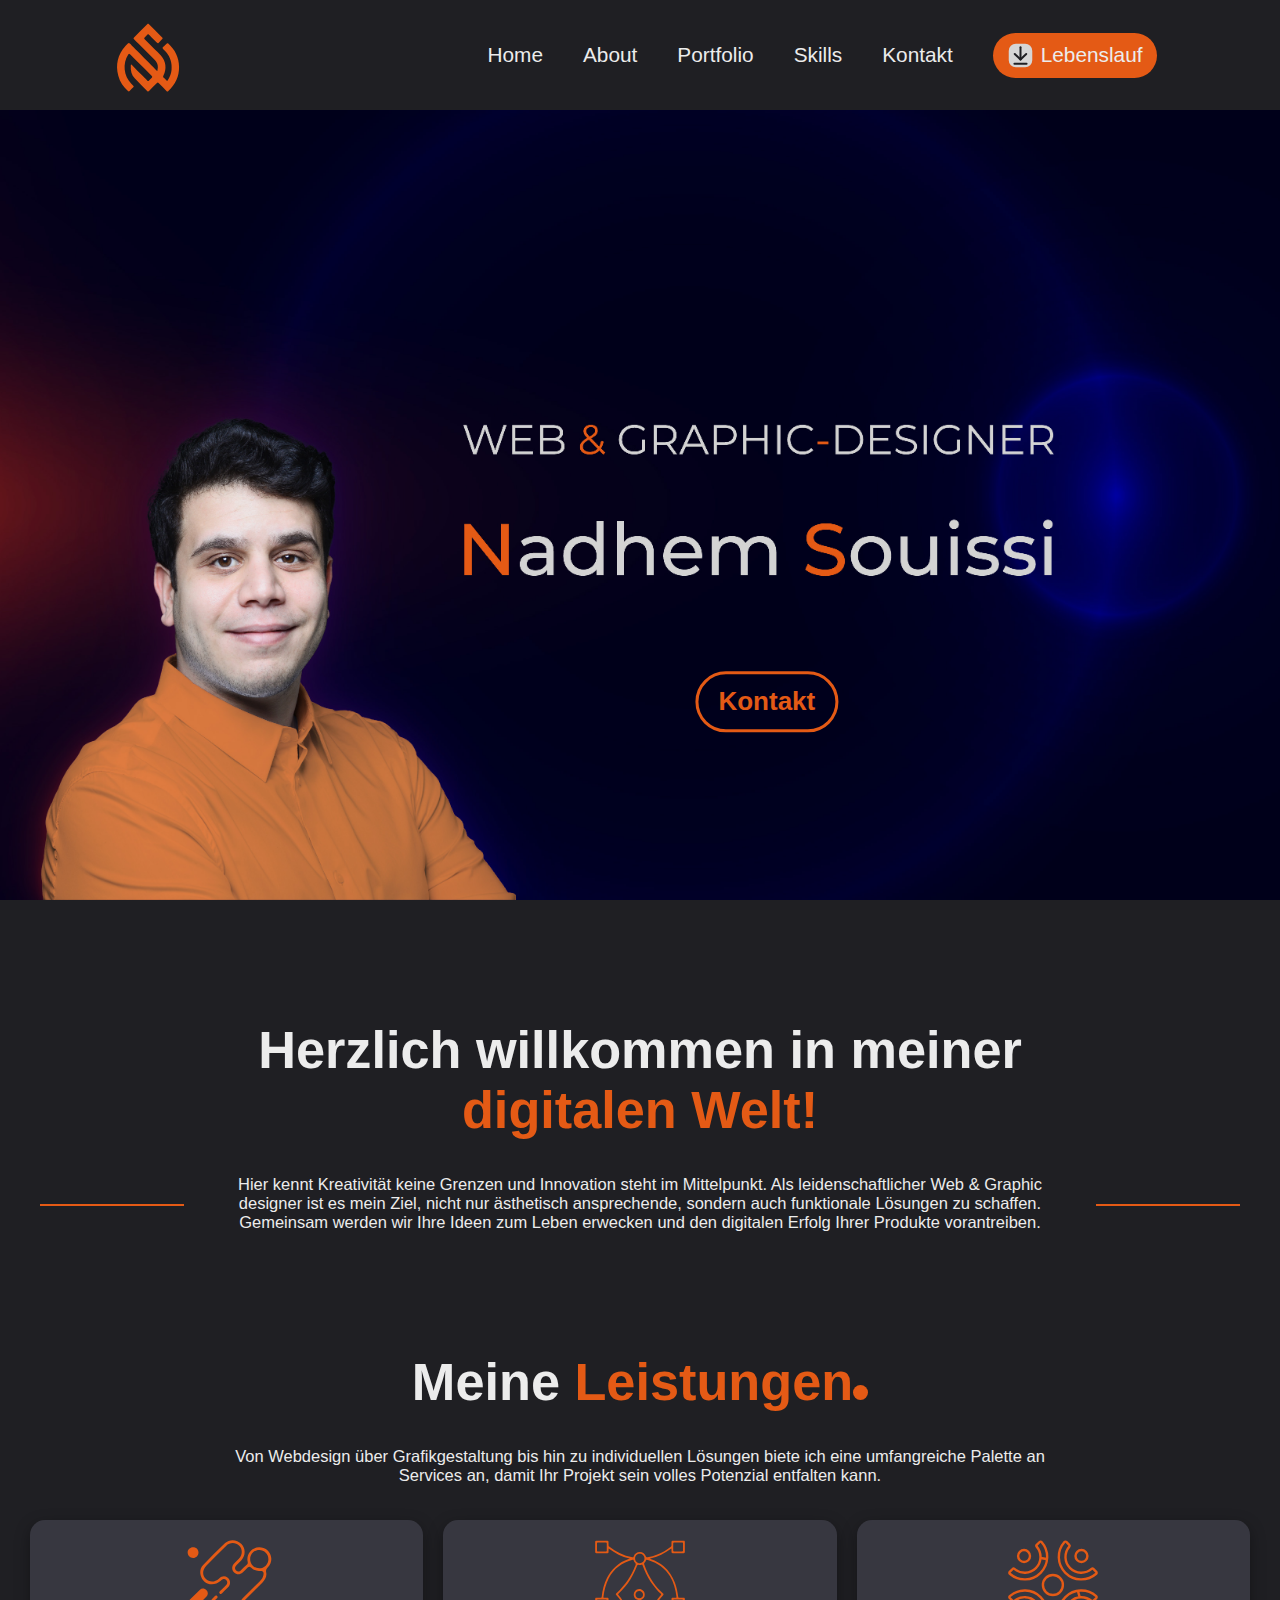
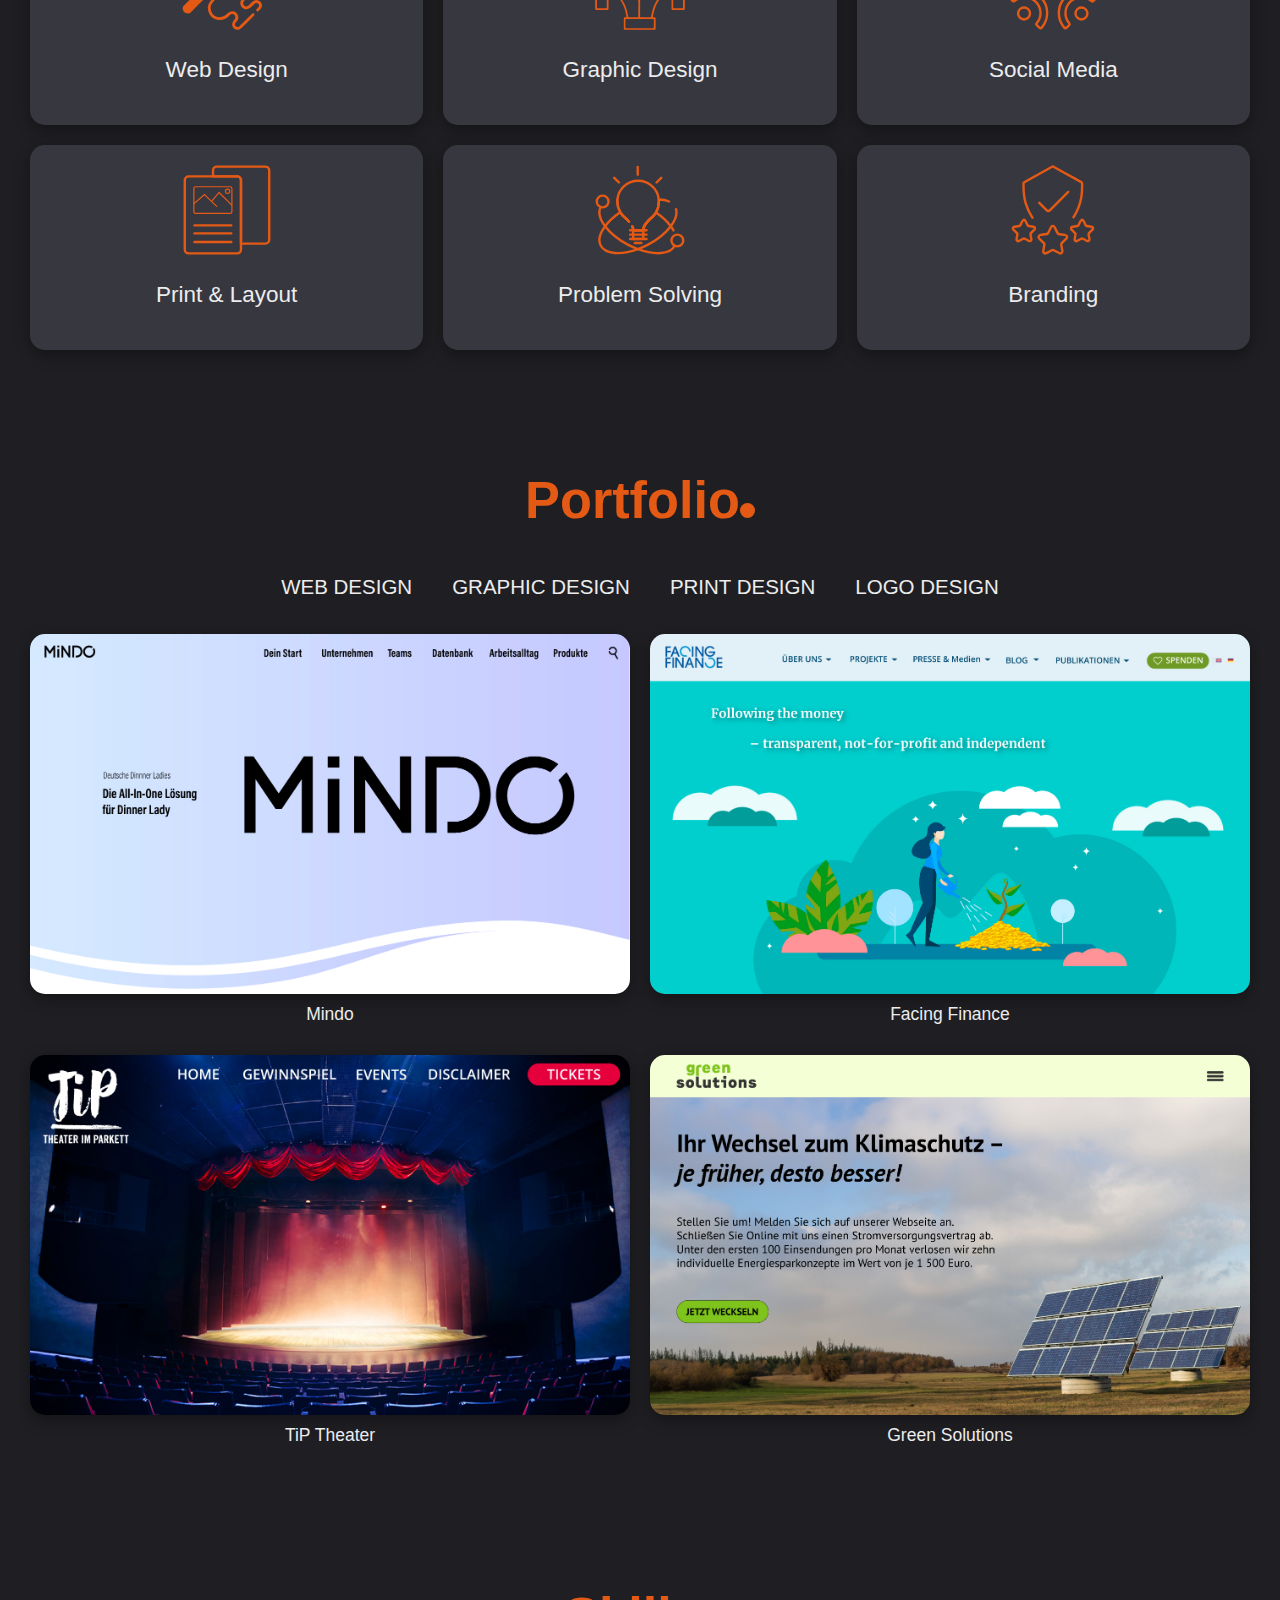
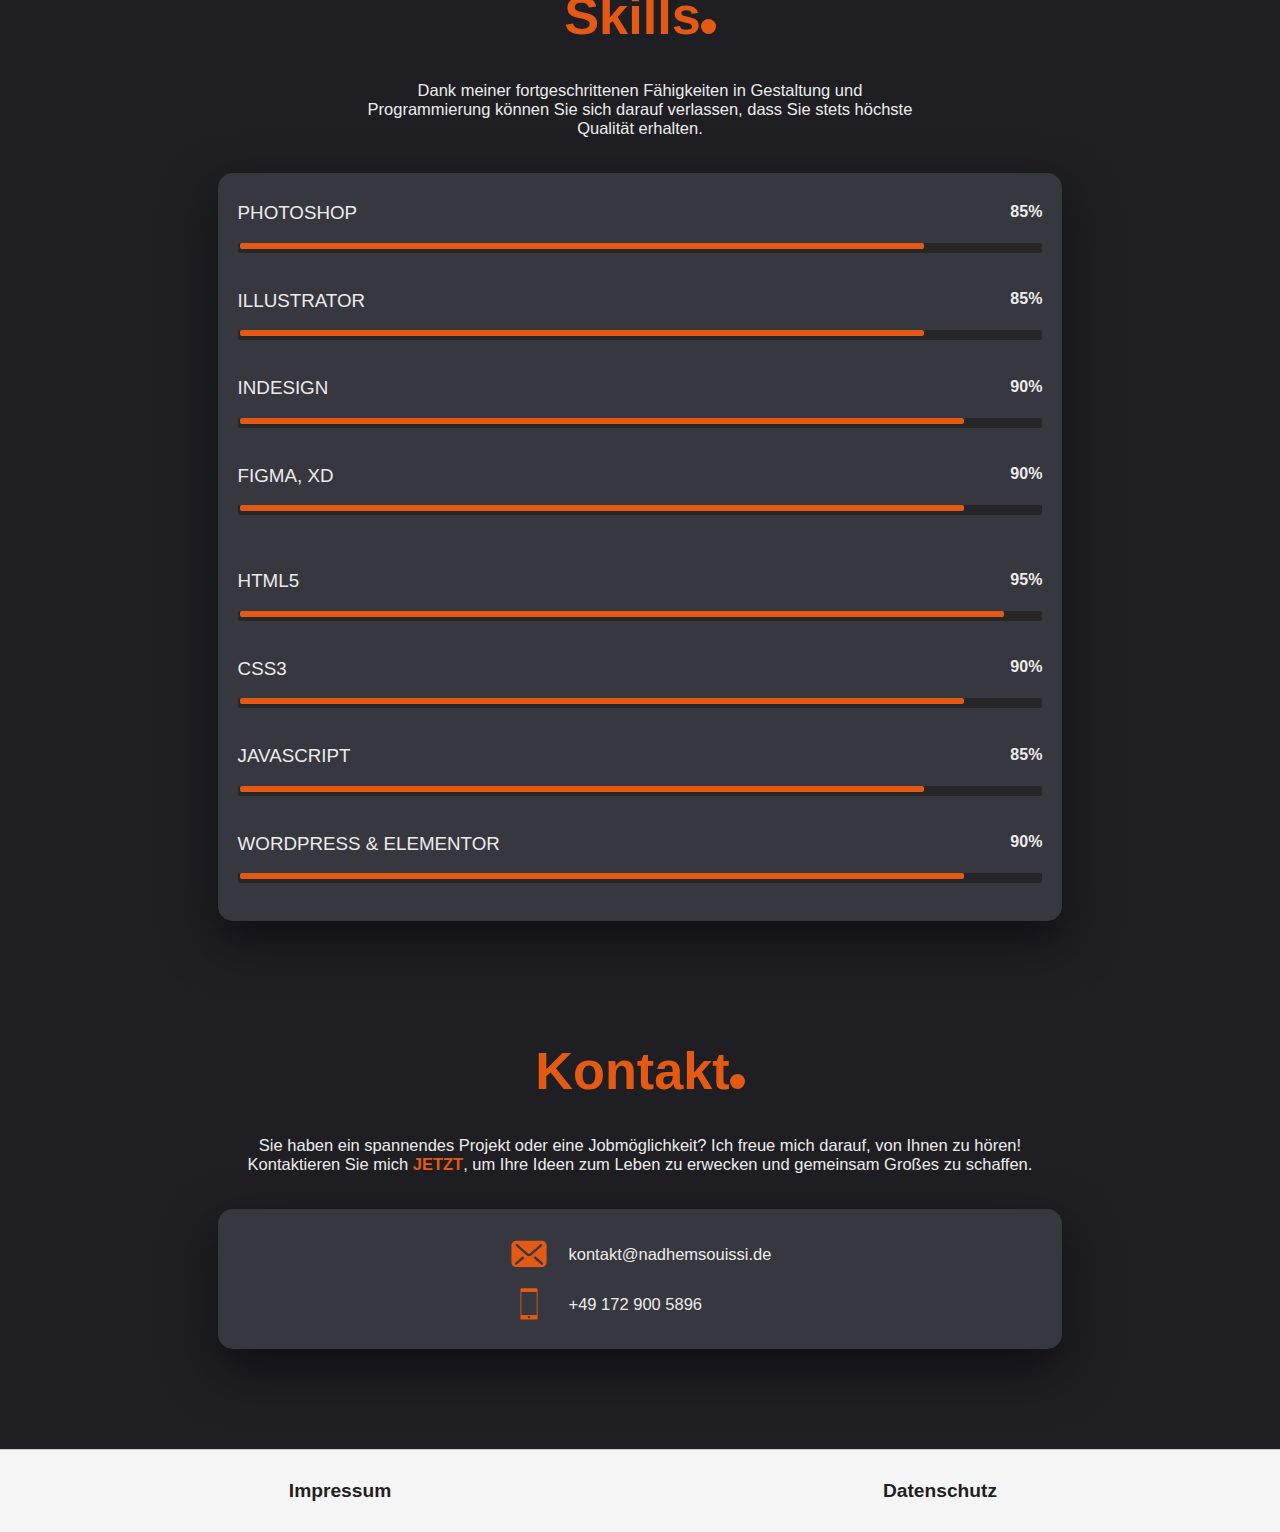
==== index.html @ fc92ebb5 "Update index.html" ====
<!doctype html>
<html>
<head>
	<meta charset="UTF-8">
  	<meta name="viewport" content="width=device-width, initial-scale=1.0">
	<title>Nadhem Souissi</title>
	<link rel="icon" href="bilder/favicon.ico" type="image/x-icon">
	<link rel="stylesheet" type="text/css" href="css/ns_fonts">
	<link rel="stylesheet" type="text/css" href="css/ns_styles.css">
	<link rel="stylesheet" href="https://cdnjs.cloudflare.com/ajax/libs/font-awesome/6.5.1/css/all.min.css" integrity="sha512-DTOQO9RWCH3ppGqcWaEA1BIZOC6xxalwEsw9c2QQeAIftl+Vegovlnee1c9QX4TctnWMn13TZye+giMm8e2LwA==" crossorigin="anonymous" referrerpolicy="no-referrer" />
	<script src="https://www.google.com/recaptcha/enterprise.js?render=6LegSc8pAAAAAIklkKpX2Bdz5UQm3y5-i37NAhA-"></script>
</head>

	<body>
			<header>		
			<div class="navbar">
				<figure id="id01" class="logo">
					<a href="./">
						<img src="bilder/ns_Logo.svg" alt="logo">
					</a>
				</figure>
				<ul class="links">
					<li><a href="./">Home</a></li>
					<li><a href="./#about">About</a></li>
					<li><a href="./#portfolio">Portfolio</a></li>
					<li><a href="./#skills">Skills</a></li>
					<li><a href="./#kontakt">Kontakt</a></li>
					
					<li class="button">
    					<a href="bilder/NadhemSouissi_Lebenslauf.pdf" download>
        				<img src="bilder/icon-download.svg" alt="Download Icon" width="25" height="25"> Lebenslauf </a>
					</li>
				</ul>
				
				<div class="toggle_btn">
					<i class="fa-solid fa-bars"></i>
				</div>
				
				<ul class="dropdown_menu">
					<li><a href="./">Home</a></li>
					<li><a href="./#about">About</a></li>
					<li><a href="./#portfolio">Portfolio</a></li>
					<li><a href="./#skills">Skills</a></li>
					<li><a href="./#kontakt">Kontakt</a></li>
					
					<li class="button2">
    					<a href="bilder/NadhemSouissi_Lebenslauf.pdf" download>
        				<img src="bilder/icon-download.svg" alt="Download Icon" width="25" height="25"> Lebenslauf </a>
					</li>

				</ul>
			</div>
		</header> 
		
		
		<figure class="cover-picture">
			<img src="bilder/Souissi_Design_Logo_Final.jpg" alt="coverbild" id="first-img">
			<button class="contact-button" onclick="window.location.href='./#kontakt'">Kontakt</button>
			<img src="bilder/Cover23.jpg" alt="coverbild" id="second-img">
		</figure>

		
		<main>
			<div class="mainw">
				<h1 id="about">Herzlich willkommen in meiner <br> <span style="color: #E45A15;">digitalen Welt!</span></h1>
				<div class="text-container">
					<p>Hier kennt Kreativität keine Grenzen und Innovation steht im Mittelpunkt. Als leidenschaftlicher Web & Graphic designer ist es mein Ziel, nicht nur ästhetisch ansprechende, sondern auch funktionale Lösungen zu schaffen. Gemeinsam werden wir Ihre Ideen zum Leben erwecken und den digitalen Erfolg Ihrer Produkte vorantreiben.</p>
				</div>
				<h2><span style="color: #ECECEC;">Meine </span>Leistungen</h2>
				<div class="text-container2">
					<p>Von Webdesign über Grafikgestaltung bis hin zu individuellen Lösungen biete ich eine umfangreiche Palette an Services an,  damit Ihr Projekt sein volles Potenzial entfalten kann.</p>
				</div>
			
				<section class="container">
					<div class="section">
						<img src="bilder/Souissi_Design_Icons-22.svg" alt="Icon 1">
						<h3>Web Design</h3>
					</div>
					<div class="section">
					 <img src="bilder/Souissi_Design_Icons-23.svg" alt="Icon 2">
						<h3>Graphic Design</h3>
					</div>
					<div class="section">
						<img src="bilder/Souissi_Design_Icons-24.svg" alt="Icon 3">
						<h3>Social Media</h3>
					</div>
					<div class="section">
						<img src="bilder/Souissi_Design_Icons-21.svg" alt="Icon 4">
						<h3>Print &amp; Layout</h3>
					</div>
					<div class="section">
						<img src="bilder/Souissi_Design_Logo_Icon_Idea.svg" alt="Icon 5">
						<h3>Problem Solving</h3>
					</div>
					<div class="section">
						<img src="bilder/Souissi_Design_Icons-25.svg" alt="Icon 6">
						<h3>Branding</h3>
					</div>
				</section>
			
				
				
				
			<h2 id="portfolio">Portfolio</h2>
				
				<div class="folio-container">
			    <nav>
					<ul>
						<li><a href="#webdesign" onclick="toggleSection('web')">WEB DESIGN</a></li>
						<li><a href="#graphicdesign" onclick="toggleSection('graphic')">GRAPHIC DESIGN</a></li>
						<li><a href="#printdesign" onclick="toggleSection('print')">PRINT DESIGN</a></li>
						<li><a href="#logodesign" onclick="toggleSection('logo')">LOGO DESIGN</a></li>
					</ul>
    			</nav>

				<section id="web" class="fsection">
					
					<div class="image-container">
					
						<figure>
							<img src="bilder/Mindo.jpg" alt="Mindo">
							<figcaption><h4>Mindo</h4></figcaption>
						</figure>
						<figure>
							<img src="bilder/Facing Finance Final-08.jpg" alt="facingfinance">
							<figcaption><h4>Facing Finance</h4></figcaption>
						</figure>
						
						
					</div>
					<div class="image-container">
						<figure>
							<img src="bilder/TipTheater2.jpg" alt="TiPTheater">
							<figcaption><h4>TiP Theater</h4></figcaption>
						</figure>
						<figure>
							<img src="bilder/GreenSolutions4.jpg" alt="GreenSolutions">
							<figcaption><h4>Green Solutions</h4></figcaption>
						</figure>
					</div>
    			</section>


				<section id="graphic" class="fsection hidden">
					<div class="image-container">
							<figure>
							<img src="bilder/Banner - 10mg Nic Salts.jpg" alt="VDLBanner">
							<figcaption><h4>Dinner Lady - Banner</h4></figcaption>
						</figure>
						<figure>
							<img src="bilder/Banners_VPP.jpg" alt="GreenSolutions">
							<figcaption><h4>Dinner Lady - Banner</h4></figcaption>
						</figure>
						
					</div>
					<div class="image-container">
						<figure>
							<img src="bilder/Facing Finance Final-09.jpg" alt="facingfinancecover">
							<figcaption><h4>Facing Finance - Cover</h4></figcaption>
						</figure>
						<figure>
							<img src="bilder/CustomerExperience2.jpg" alt="CustomerExperience">
							<figcaption><h4>Facing Finance - Illustration</h4></figcaption> 	
						</figure>
						
					</div>
				</section>
					
				
				<section id="print" class="fsection hidden">
					<div class="image-container">
						<figure class="padd">
							<img src="bilder/VDL 10mg Nic Salts -DoorSticker.jpg" alt="doorsticker">
							<figcaption><h4>Dinner Lady - Türaufkleber</h4></figcaption>
							<img src="bilder/aufsteller_a5.jpg" alt="doorsticker">
							<figcaption><h4>Dinner Lady - Aufsteller</h4></figcaption>
						</figure>
						
						<figure class="padd">
							<img src="bilder/VDL 10mg Nic Salts - A3 Poster-v02.jpg" alt="A3Poster">
							<figcaption><h4>Dinner Lady - Poster</h4></figcaption> 	
						</figure>
						
						
					</div>
					<div class="image-container2">
							<figure class="padd widd">
								<img src="bilder/Menukarte.jpg" alt="Menükarte">
								<figcaption><h4>Dinner Lady - Menükarte</h4></figcaption> 	
							</figure>
						</div>
				</section>
			
				<section id="logo" class="fsection hidden">
					<div class="image-container">
					
						<figure>
							<img src="bilder/Souissi_Logo-04.jpg" alt="Physio">
							<figcaption><h4>Jasmin § Karolina - Physiotherapie</h4></figcaption>
						</figure>
						<figure>
							<img src="bilder/Souissi_Logo-03.jpg" alt="REINUGUNG">
							<figcaption><h4>Heinz Hübsch - Reinigungsservice</h4></figcaption>
						</figure>
						
						<!-- Add more images here -->
					</div>
				</section>
			</div>
			
			<div class="container-sk">
			<h2 id="skills">Skills</h2>
			
			<div class="text-container2">
				<p>Dank meiner fortgeschrittenen Fähigkeiten in Gestaltung und Programmierung können Sie sich darauf verlassen, dass Sie stets höchste Qualität erhalten.</p>
			</div>
				
			<div class="container-skills">
				
				
					
				<div class="skillbox">	
				<div class="photoshop">
					  <h3>Photoshop</h3>
					  <span class="percentage">85%</span>
					  <div class="cover">
						  <div class="progressbar"></div>
					  </div>
					</div>
					</div><br>
					
				<div class="skillbox">	
				<div class="illustrator">
					  <h3>Illustrator</h3>
					  <span class="percentage">85%</span>
					  <div class="cover">
						  <div class="progressbar"></div>
					  </div>
					</div>
					</div>
				<br>
					
				<div class="skillbox">	
				<div class="indesign">
					  <h3>indesign</h3>
					  <span class="percentage">90%</span>
					  <div class="cover">
						  <div class="progressbar"></div>
					  </div>
					</div>
				</div><br>
				
				<div class="skillbox">
						<div class="figma">
						  <h3>Figma, XD</h3>
						  <span class="percentage">90%</span>
						  <div class="cover">
							  <div class="progressbar"></div>
						 </div>
						</div>
				</div>
					<br><br>
						
						
				<div class="skillbox">
					<div class="html">
					  <h3>Html5</h3>
					  <span class="percentage">95%</span>
					  <div class="cover">
						  <div class="progressbar"></div>
					  </div>
					</div>
					</div><br>
						
						
				<div class="skillbox">
					<div class="css">
					  <h3>Css3</h3>
					  <span class="percentage">90%</span>
					  <div class="cover">
						  <div class="progressbar"></div>
					  </div>
					</div>
				</div><br>
						
						
				<div class="skillbox">
					<div class="javascript">
					  <h3>Javascript</h3>
					  <span class="percentage">85%</span>
					  <div class="cover">
						  <div class="progressbar"></div>
					  </div>
					</div><br>
					
					<div class="skillbox">
					<div class="wordpress">
					  <h3>wordpress &amp; elementor </h3>
					  <span class="percentage">90%</span>
					  <div class="cover">
						  <div class="progressbar"></div>
					  </div>
					</div><br>
						
						
				</div>
			</div>	
			</div>
			</div>
				
				
			<h2 id="kontakt">Kontakt</h2>	
			
			<div class="text-container2">
				<p>Sie haben ein spannendes Projekt oder eine Jobmöglichkeit? Ich freue mich darauf, von Ihnen zu hören!<br> Kontaktieren Sie mich <span style="color: #E45A15;font-weight: 700;">JETZT</span>, um Ihre Ideen zum Leben zu erwecken und gemeinsam Großes zu schaffen.</p>
			</div>
			
			<div class="container-form">
					<div class="contact-item-container">
						<div class="contact-item">
							<img src="bilder/email_icon.svg" alt="Email Icon" class="icon">
							<a href="mailto:kontakt@nadhemsouissi.de">kontakt@nadhemsouissi.de</a>
						</div>
						<div class="contact-item">
							<img src="bilder/iphone_Icon.svg" alt="Phone Icon" class="icon">
							<a href="tel:+49 172 900 5896">+49 172 900 5896</a>
						</div>
					</div>
   			</div>
			</div>
			
			
	
		</main>
	
	
		<footer>
			<div class="footer-content">
				<div class="impressum-section">
					<a href="impressum" class="footer-header">Impressum</a>
				</div>
				<div class="datenschutz-section">
					<a href="datenschutz" class="footer-header">Datenschutz</a>
				</div>
			</div>
		</footer>

	
		<script src="js/ns_nav_dropdown.js"></script>
		<script src="js/folio_nav.js"></script>


	</body>
</html>
---- css/ns_styles.css ----
@charset "UTF-8";
/* CSS Document */

/*+++++++++++++++++++++++++++++  GENERAL */

body {
	margin: 0;
 	padding: 0;
    font-family: 'Poppins', 'Montserrat', sans-serif;
}

li {
	list-style: none;
}

a {
	text-decoration: none; 
	cursor: pointer;
}
/*+++++++++++++++++++++++++++++  TYPO */

h1{
	margin: 0;
    font-size: calc(32px + (59 - 32) * ((100vw - 320px) / (1600 - 320))); 
    color: #ECECEC;
	text-align: center ;
	padding: 120px 1px 35px 1px;
	
}

h2{
	margin: 0;
    font-size: calc(32px + (59 - 32) * ((100vw - 320px) / (1600 - 320))); 
    color: #E45A15;
	text-align: center ;
	padding: 120px 30px 35px 30px;
	
}


span {
   background-size:  100% 15%;
   background-repeat: repeat-x;
   background-position: left 0% bottom 10%;
  }	

.tapered2 {
  background-image: linear-gradient(181deg, #E25920 20%, #E25920 50%, transparent 54%, transparent 100%);
}

h2::after {
         content: '';
         display: inline-block;
         width: 15px;
         height: 15px;
         background-color: #E45A15;
         border-radius: 50%;
         position: relative;
            animation: bounce 0.5s infinite alternate;
        }

        @keyframes bounce {
            0% {
                transform: translateY(0);
            }
            100% {
                transform: translateY(-10px);
            }
}

h5{
	margin: 0;
    font-size: calc(32px + (36 - 24) * ((100vw - 320px) / (1600 - 320))); 
    color: #E45A15;

	padding: 50px 0px 0px 0px;
	
}

.text-container {
 	display: flex;
  	justify-content: center;
 	align-items: center;
	text-align: center;
  	height: auto;
 
}

.text-container p {
	max-width: 66%;
	margin: 0;
	padding: 0;
	font-size: calc(15px + (17 - 15) * ((100vw - 320px) / (1600 - 320)))!important;
	font-weight: 400;
	color: #ECECEC;
	position: relative;
}

.text-container p::before,
.text-container p::after {
  content: '';
  position: absolute;
  top: 50%;
  width: calc((100% - 66%) / 2); /* Adjusted width */
  height: 2px;
  background-color: #E45A15; /* Change to desired color */
}

.text-container p::before {
  left: -21%;
}

.text-container p::after {
  right: -21%;
}

.text-container2 {
 	display: flex;
  	justify-content: center;
 	align-items: center;
	text-align: center;
  	height: auto;
 
}

.text-container2 p {
	max-width: 66%;
	margin: 0;
	padding: 0;
	font-size: calc(15px + (17 - 15) * ((100vw - 320px) / (1600 - 320)))!important;
	font-weight: 400;
	color: #ECECEC;
	position: relative;
}

p {
	max-width: 100%;
	margin: 0;
	padding: 0;
	font-size: calc(15px + (17 - 15) * ((100vw - 320px) / (1600 - 320)))!important;
	font-weight: 400;
	color: #ECECEC;
	position: relative;
}

/*+++++++++++++++++++++++++++++++++++++++++++++++++++++++++++++++++++++++ HEADER */

header{
	background-color: #1f1f23;
	position: relative;
}

.navbar {
	width: 100%;
	height: 110px;
	max-width: 1400px;
	
	/*border: 1px solid red; */
	
	margin: 0 auto;
	display: flex;
	align-items: center;
	justify-content: space-around;
}

.navbar .logo {
	display: block;
	margin-left: 0;
	padding-top: 8px;
	max-width: 70px; 
  	width: 100%;
}

.navbar .links { 
	display: flex;
	gap: 2.5rem;
	align-items: center;
	justify-content: space-around;

}

.navbar .toggle_btn {
	color: #ECECEC; 
	font-size: 2rem;
	cursor: pointer;
	display: none;
}

.links a {
	text-decoration: none;
	color: #ECECEC; 
	font-size: 1.3rem;
	font-weight: 400;
  	display: inline-block;
  	transition: transform 0.4s ease;
}

.links li:not(:last-child) a:hover {
	color: #24a1d9 ;
	text-decoration: none; 
	font-size: 1.3rem;
  	transform: scale(1.1);
}

.button {

    background-color: #E45A15; /* Button background color */
    border-radius: 100px; /* Rounded corners */
    padding: 10px 15px; /* Adjust padding as needed */
    margin-right: 10px; /* Add margin between buttons */
	max-width: 200px;

}


.button a {
    color: #ECECEC; /* Button text color */
	
	font-size: 1.3rem;
/*  	display: inline-block;*/
  	transition: transform 0.4s ease;
	gap: 0.5rem;
	display: flex;
	align-items: center;
	justify-content: space-around;

  
}

.button a:hover {
	text-decoration: none; 
	font-size: 1.3rem;
  	transform: scale(1.1);
	
}

.button2 {

    background-color: #E45A15; /* Button background color */
    border-radius: 100px; /* Rounded corners */
    padding: 0px 10px; /* Adjust padding as needed */
    margin: 0 auto 15px auto; /* Add margin between buttons */
	max-width: 170px;
	
	
	
}

.button2 a {
    color: #ECECEC; /* Button text color */
	
	font-size: 1.3rem;
/*  	display: inline-block;*/
  	transition: transform 0.4s ease;
	display: flex;
	align-items: center;
	justify-content: space-around;

  
}

.button2 a:hover {
	text-decoration: none; 
	font-size: 1.3rem;
  	transform: scale(1.1);
	
}
/*+++++++++++++++++++++++++++++  DROPDOWN MENU */ 

.dropdown_menu { 
	display: none;
	list-style: none;
	margin: 0;
	padding: 0;
	position: absolute;
	top: 120px; 
	width: 90vw;
	height: 0;
	z-index: 2;
	background: rgba(27, 26, 58,0.9);
	backdrop-filter: blur(15px); 
	border-radius: 10px;
	overflow: hidden;
}
.dropdown_menu li {
	padding: 0.7rem;
}

.dropdown_menu li:not(:last-child) a:link,
.dropdown_menu li:not(:last-child) a:active,
.dropdown_menu li:not(:last-child) a:visited {
	text-decoration: none;
	color: #ECECEC; 
	font-size: 1.3rem;
	display: block;
	transition: transform 0.4s ease;
	text-align: center;
}

.dropdown_menu li:not(:last-child) a:hover {
	color: #24a1d9;
	background-color: rgba(166,200,228,0.10);
	transform: scale(1.1);
}

.dropdown_menu.open {
	height: auto;
}

/*+++++++++++++++++++++++++++++  COVER-BILD */

.cover-picture {
    width: 100%;
    height: calc(100vh - 110px); /* Adjust the header height accordingly */
    margin: 0 auto; /* Center the cover picture horizontally */
    overflow: hidden; /* Ensure the image doesn't overflow its container */
}

.cover-picture img {
    width: 100%;
    height: 100%;
    object-fit: cover;
    display: block;
}

/* Hide the second image by default */
#second-img {
    display: none;
}

.contact-button {
    position: absolute;
    top: 75%;
    left: 55%;
    transform: translate(-6%, -6%);
    padding: 12px 20px;
    font-size: calc(20px + (26 - 18) * ((100vw - 320px) / (1600 - 320)))!important;
	font-weight: 600;
    background-color: transparent;
    color: #E45A15;
    border: 3px solid #E45A15;
    border-radius: 50px;
    cursor: pointer;
	transition: transform 0.4s ease;
}

.contact-button:hover {
    background-color: #E45A15;
	transform: scale(1.1);
	color: #ECECEC;
}

/*+++++++++++++++++++++++++++++++++++++++++++++++++++++++++++++++++++++++  MAIN */

main {
    position: relative;
    margin: 0 auto;
    width:100%;

    height: auto;


	background-color: #1f1f23;

    
}

.mainw{
	min-height: calc(100vh - 300px);
	max-width: 1400px;
	margin: 0 auto;
	padding-bottom: 100px;
	}



/*+++++++++++++++++++++++++++++++++++++++++++++++++++++++++++++++++++++++  ABOUT */

.container {
	margin: 35px 30px 0 30px;
	max-width: 100%;
    display: grid;
	grid-template-columns: 1fr 1fr 1fr;
	text-align: center;
	gap:20px;
	
}

.section {
    text-align: center;
    background-color: rgba(81,81,96,0.49); /* Light background color */
	min-width: 250px;
	border-radius: 15px;
    padding: 20px;
	box-shadow: rgba(0, 0, 0, 0.35) 0px 5px 15px;
    transition: background-color 0.4s, color 0.4s, transform 0.4s; /* Add transition for smooth effect */
}

h3{
	font-family:'Montserrat', sans-serif;
	font-size: calc(18px + (24 - 18) * ((100vw - 320px) / (1600 - 320))); 
	font-weight: 500;
	color: #ECECEC;
}

.section img {
    width: 90px; /* Adjust the size of the icons */
}

.section:hover {
    background-color: rgba(157,157,177,0.46); /* Change background color on hover */
    transform: scale(1.05); /* Scale the section on hover */
}

.section:hover img {
    transform: scale(1.05); /* Scale the image on hover */
}


/*+++++++++++++++++++++++++++++++++++++++++++++++++++++++++++++++++++++++  PORTFOLIO */

.hidden {
    display: none;
}

.folio-container {
    margin: 0px 20px 0px 20px;
	
}

nav ul {
    text-align: center;
    font-family: '', sans-serif;
    font-size: calc(16px + (22 - 16) * ((100vw - 320px) / (1600 - 320)));
    font-weight: 500;
    color: #ECECEC;
    list-style: none;
    padding: 0;
	margin: 0 0 10px 0;
    display: flex;
    justify-content: center;
	align-items: center;
	padding-bottom: 5px;
    border-radius: 12px;
}

nav a {
    display: block;
    padding: 10px 20px;
    color: #ECECEC;
    text-decoration: none;
    transition: transform 0.3s ease;
}

nav a:hover {
    transform: scale(1.07);
}

.fsection {
    overflow: hidden; /* Clearfix */
}

.image-container {
    display: flex;
    flex-wrap: wrap;
	
}

.image-container figure {
    width: calc(50% - 20px); /* Two images per row with gap of 20px */
    margin: 10px; /* Adjust margin as needed */
    position: relative; /* Position relative for positioning the captions */
    display: flex;
    flex-direction: column;
    justify-content: flex-end;
    align-items: center;
	transition: transform 0.3s ease;

	

}

.image-container figure:hover {
    transform: scale(1.03);
	border-radius: 15px;
}

.image-container figure img {
    width: 100%;
    height: auto;
	border-radius: 15px;
	box-shadow: rgba(0, 0, 0, 0.35) 0px 5px 15px; /* Apply box-shadow to the image */
	

}

.image-container figure figcaption {
    width: 100%;
    text-align: center;
}

.image-container figure figcaption h4 {
    margin: 0;
    
}


h4{
	margin: 0;
    font-family:'Poppins', sans-serif;
	font-size: calc(16px + (18 - 16) * ((100vw - 320px) / (1600 - 320))); 
	font-weight: 500;
	color: #ECECEC;
	padding-top: 10px;
	padding-bottom: 10px;
}

.padd{
	padding-top: 5px;
	
}
/*
.widd{
	width: 100%;
	margin: 10px;
	padding-left: 10px;
    padding-right: 10px;
	display: flex;
    flex-direction: column;
    justify-content:center;
    align-items: center;
	transition: transform 0.3s ease;
	
}

.widd:hover {
    transform: scale(1.03);
	border-radius: 15px;
}


.widd img {
    width: 100%;
    height: auto;
	border-radius: 15px;
	box-shadow: rgba(0, 0, 0, 0.35) 0px 5px 15px;
}

.widd figcaption {
    width: 100%;
    text-align: center;
}

.widd figcaption h4 {
    margin: 0;
    
}
*/

.image-container2 {
    display: flex;
    flex-wrap: wrap;
	
}

.image-container2 figure {
    width: calc(100% - 20px); /* Two images per row with gap of 20px */
    margin: 10px; /* Adjust margin as needed */
    position: relative; /* Position relative for positioning the captions */
    display: flex;
    flex-direction: column;
    justify-content: flex-end;
    align-items: center;
	transition: transform 0.3s ease;

	

}

.image-container2 figure:hover {
    transform: scale(1.015);
	border-radius: 15px;
}

.image-container2 figure img {
    width: 100%;
    height: auto;
	border-radius: 15px;
	box-shadow: rgba(0, 0, 0, 0.35) 0px 5px 15px; /* Apply box-shadow to the image */
	

}

.image-container2 figure figcaption {
    width: 100%;
    text-align: center;
}

.image-container2 figure figcaption h4 {
    margin: 0;
    
}

/*+++++++++++++++++++++++++++++  SKILLS */
.container-sk{
	width: 66%;
	margin:0 auto;
}
		.container-skills{
			
			position: relative;
			margin: 35px auto 0 auto;
			padding: 10px 20px 20px 20px;
			box-sizing: border-box;
			border-radius: 15px;
			background-color:  rgba(81,81,96,0.49);
	
			box-shadow: 0 20px 50px rgba(0,0,0,0.5);
		}
		.skillbox  h3{
			font-size: calc(15px + (20 - 15) * ((100vw - 320px) / (1600 - 320)));
			text-transform: uppercase;
			color: #ECECEC;
		}
		.skillbox .percentage{
			float: right;
			position: relative;
			top: -40px;
			font-weight: bold;
			color: #ECECEC;
		}
		.cover{
			width: 100%;
			height: 10px;
			background-color: #262626;
			/*border:1px solid #2D3142;*/
			border-radius: 2px;
		}
		.cover .progressbar{
			height: 6px;
			background-color:#E45A15 ;
			margin-left: 2px;
			margin-top: 2px;
			border-radius: 2px;
		}
		.html .progressbar{
			width: 95%;
			transition: 8s;
			animation:animatehtml 8s linear;
		}
		.css .progressbar{
			width: 90%;
			transition: 8s;
			animation:animatecss 8s linear;
		}
		.javascript .progressbar{
			width: 85%;
			transition: 8s;
			animation:animatejavascript 8s linear;
		}
		.photoshop .progressbar{
			width: 85%;
			transition: 8s;
			animation:animatephotoshop 8s linear;
		}
		.illustrator .progressbar{
			width: 85%;
			transition: 8s;
			animation:animateillustrator 8s linear;
		}
		.indesign .progressbar{
			width: 90%;
			transition: 8s;
			animation:animateindesign 8s linear;
		}
		.wordpress .progressbar{
			width: 90%;
			transition: 8s;
			animation:animatewordpress 8s linear;
		}

		.figma .progressbar{
			width: 90%;
			transition: 8s;
			animation:animatefigma 8s linear;
		}

		
	
		@keyframes animatehtml{
			0%{
				width:0;
			}
			100%{
				width:95%;
			}
		}
		@keyframes animatefigma{
			0%{
				width:0;
			}
			100%{
				width:90%;
			}
		}
		@keyframes animatecss{
			0%{
				width:0;
			}
			100%{
				width:90%;
			}
		}
		@keyframes animatewordpress{
			0%{
				width:0;
			}
			100%{
				width:90%;
			}
		}
		@keyframes animatejavascript{
			0%{
				width:0;
			}
			100%{
				width:85%;
			}
		}
		@keyframes animatephotoshop{
			0%{
				width:0;
			}
			100%{
				width:85%;
			}
		}
		@keyframes animateillustrator{
			0%{
				width:0;
			}
			100%{
				width:85%;
			}
		}
		@keyframes animateindesign{
			0%{
				width:0;
			}
			100%{
				width:90%;
			}
		}


/* ***************************************** Kontakt*/

.container-form {
    width: 66%;
    position: relative;
    margin: 35px auto 0 auto;
    padding: 25px 20px 25px 20px;
    box-sizing: border-box;
    border-radius: 15px;
    box-shadow: 0 20px 50px rgba(0, 0, 0, 0.5);
    background-color: rgba(81, 81, 96, 0.49);
    display: flex;
    justify-content: center; /* Center the grid horizontally */
    align-items: center; /* Center the grid vertically */
}

.contact-item-container {
    display: grid;
    grid-template-columns: 50px auto; /* 50px for icons, auto for text */
    gap: 10px 10px; /* Space between items */
    align-items: center;
    justify-items: start;
}

.contact-item {
    display: contents; /* Allows direct child elements to participate in grid layout */
}

.icon {
    width: 40px;
    height: 40px;
}

.contact-item a {
    color: #ECECEC;
	font-size: calc(15px + (17 - 15) * ((100vw - 320px) / (1600 - 320)))!important;
	font-weight: 400;
    text-decoration: none;
    align-self: center;
}

.contact-item a:hover {
    text-decoration: underline;
}


/* ***************************************** Kontakt ENDE*/

/* ***************************************** Datenschutz */

.datenschutzz {
	padding: 0 30px 0 30px;
	
}

.datenschutzz h2{
 color: #ECECEC;
}

.datenschutzz h3{
 color: #24a1d9;
	margin: 20px 0 10px 0;
}

.datenschutzz a{
 color: #93D8F6;
}

/* ***************************************** Datenschutz ENDE*/

/* ***************************************** Danke */

parent-container {
    display: flex;
    justify-content: center; /* Centers child horizontally */
    align-items: center;    /* Centers child vertically, if needed */
    min-height: calc(100vh - 100px); /* Example of height adjustment */
}

/* Optional: to also align the .emoji div itself inside the parent flex container */
.emoji {
	padding-top: 150px;
    display: flex;
    justify-content: center;
    align-items: center;
}

.center-link {
            display: block;
            margin: 20px auto 0; /* Center the link horizontally */
            text-align: center;
			color: #24a1d9;
        }

/* ***************************************** Danke ENDE*/

/*+++++++++++++++++++++++++++++++++++++++++++++++++++++++++++++++++++++++  FOOTER */

footer {
    background-color: #F5F5F5;
    border-top: 1px solid #ccc;
	
}

.footer-content {
    max-width: 1200px;
    margin: 0 auto;
    padding: 20px;
    display: flex;
    flex-wrap: wrap;
    justify-content: space-between;
}


.impressum-section,
.datenschutz-section {
    flex: 1 1 calc(33.3333% - 20px);
    margin: 10px;
    text-align: center;
}

.footer-header {
	color: #1f1f23;
    font-weight: bold;
    font-size: 1.2rem;
}

.impressum-section a:hover {
	color: #24a1d9 ;
}

.datenschutz-section a:hover {
	color: #24a1d9 ;
}



/*+++++++++++++++++++++++++++++++++++++++++++++++++++++++++++++++++++++++   VIEWPORTS */

/* Viewport < 576px */
@media (max-width: 575px) {
   .dropdown_menu {
	   backdrop-filter: blur(50px); 
   }
	
   .footer-nav li {
      margin: 0 10px;
   }
	.kontakt-section,
    .impressum-section,
    .datenschutz-section {
        flex: 1 1 100%;
    }
	
	h3 {
		text-decoration: none; /* Remove underlining for smaller screens */
	  }
	
	.h3-container {
		text-align: center;
		}
}

/* Viewport < 576px */
@media (max-width: 576px) {
   .dropdown_menu {
      
   }


}
/* Viewport < 707px */
@media (max-width: 707px) {
   .dropdown_menu {
       
   }
	.container {
	grid-template-columns: 1fr !important;
	}
	h2::after {
		 width: 10px;
         height: 10px;
	}
	 .image-container figure {
        width: calc(100% - 20px); /* One image per row with gap of 20px */
    }
	
	.container-form,.container-skills{
		width: 89%;
	
	}
	.container-sk{
		width: 100%;
	
	}
	input[type=submit] {
		width: 100%;
	}
}


/* Viewport < 992px */
@media (max-width: 992px) {
   .container-form {
      max-width: 90vw;
   }

   .navbar .links {
      display: none;
   }

   .navbar .toggle_btn {
      display: block;
   }

   .dropdown_menu {
      display: block;
	  
   }

   .radio-group-block {
		display: block;
		align-items: center;
		margin-bottom: 10px; 
	}
	#faq-container {
    	width: 95%;
  	}
	.beratung,
	.waermepumpe {
		display: block;
	}

	.half-container2 {
		order: -1;
  	}
	
	.container {
	grid-template-columns: 1fr 1fr ;
	}
	 #first-img {
        display: none; /* Hide the first image */
    }
    #second-img {
        display: block; /* Show the second image */
    }
}	

/* Viewport < 1250px */
@media (max-width: 1250px) {
   .navbar .links {
      display: none;
   }
   .navbar .toggle_btn {
      display: block;
   }
   .dropdown_menu {
      display: block;
	 
   }
	#faq-container {
    display: block;
	}
	
}

/* Viewport < 1400px */
@media (min-width: 1400px) {
   .dropdown_menu {
      display: none;
   }
}
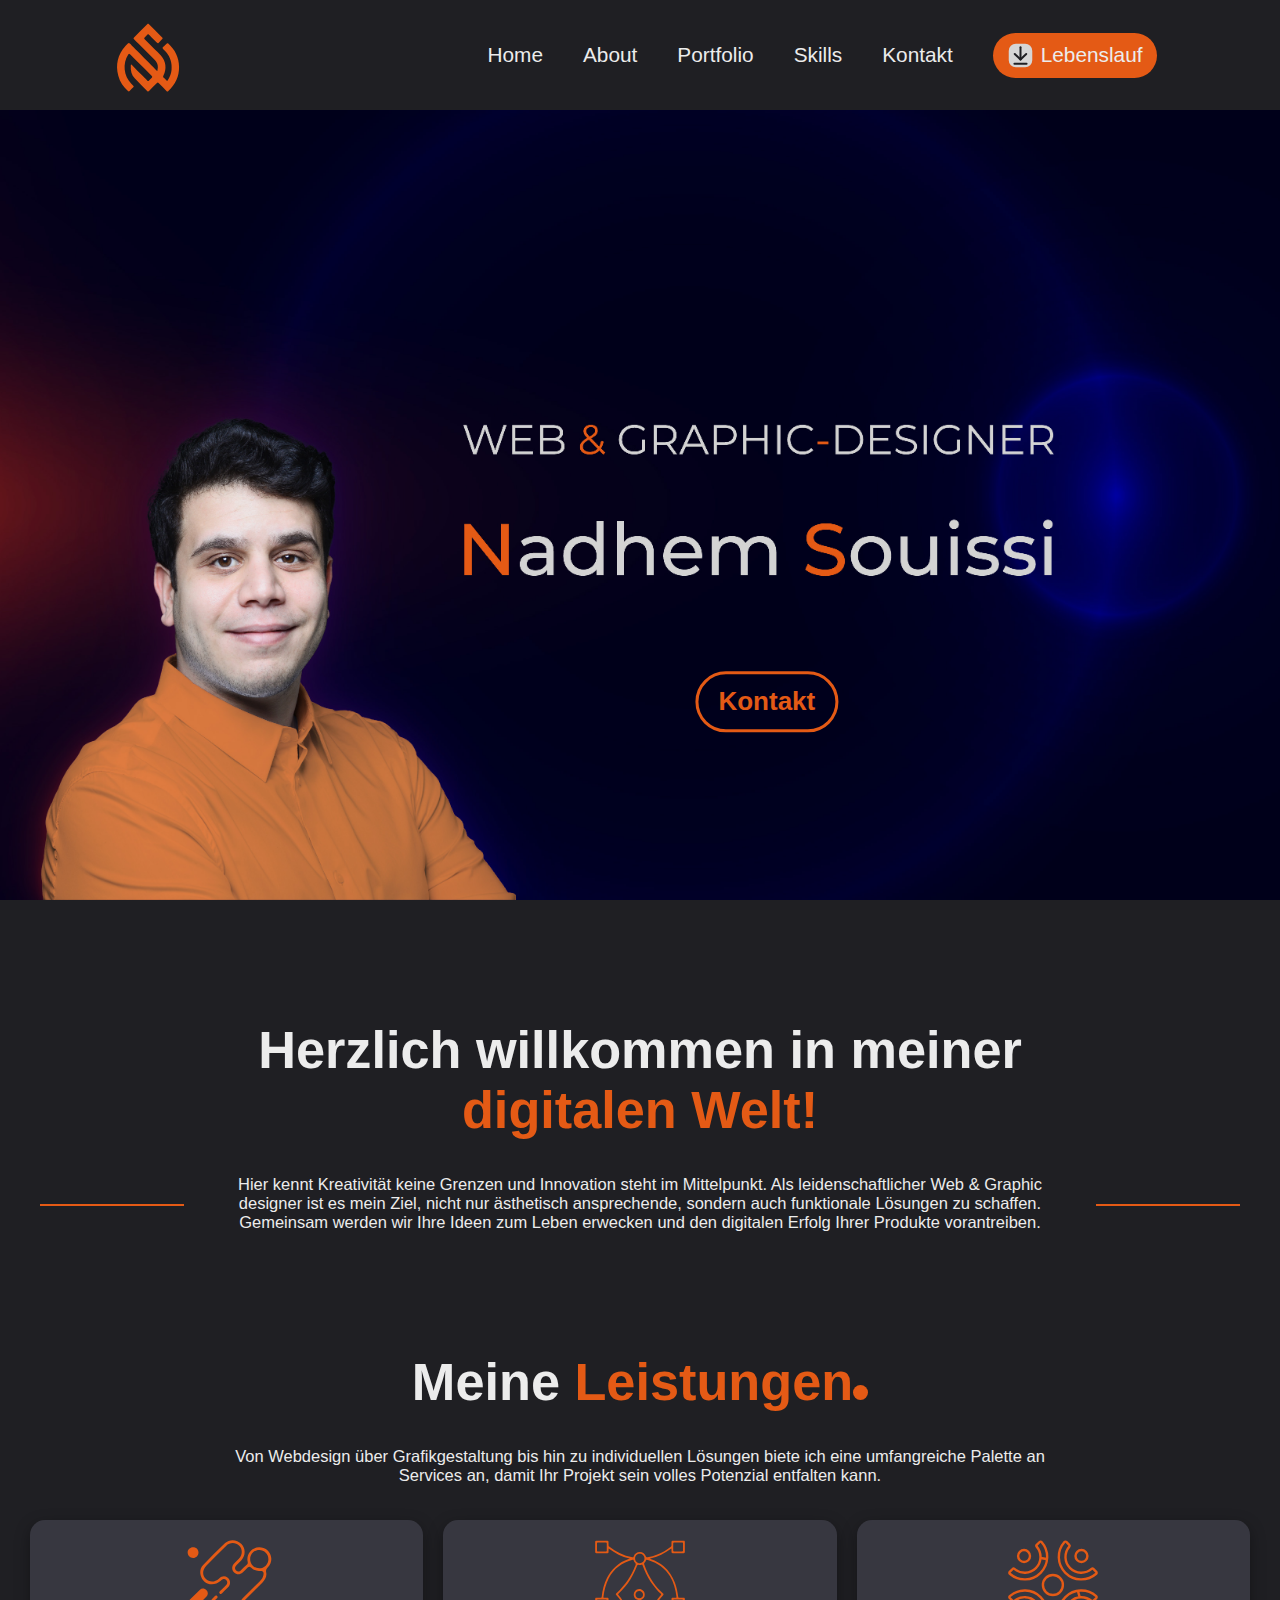
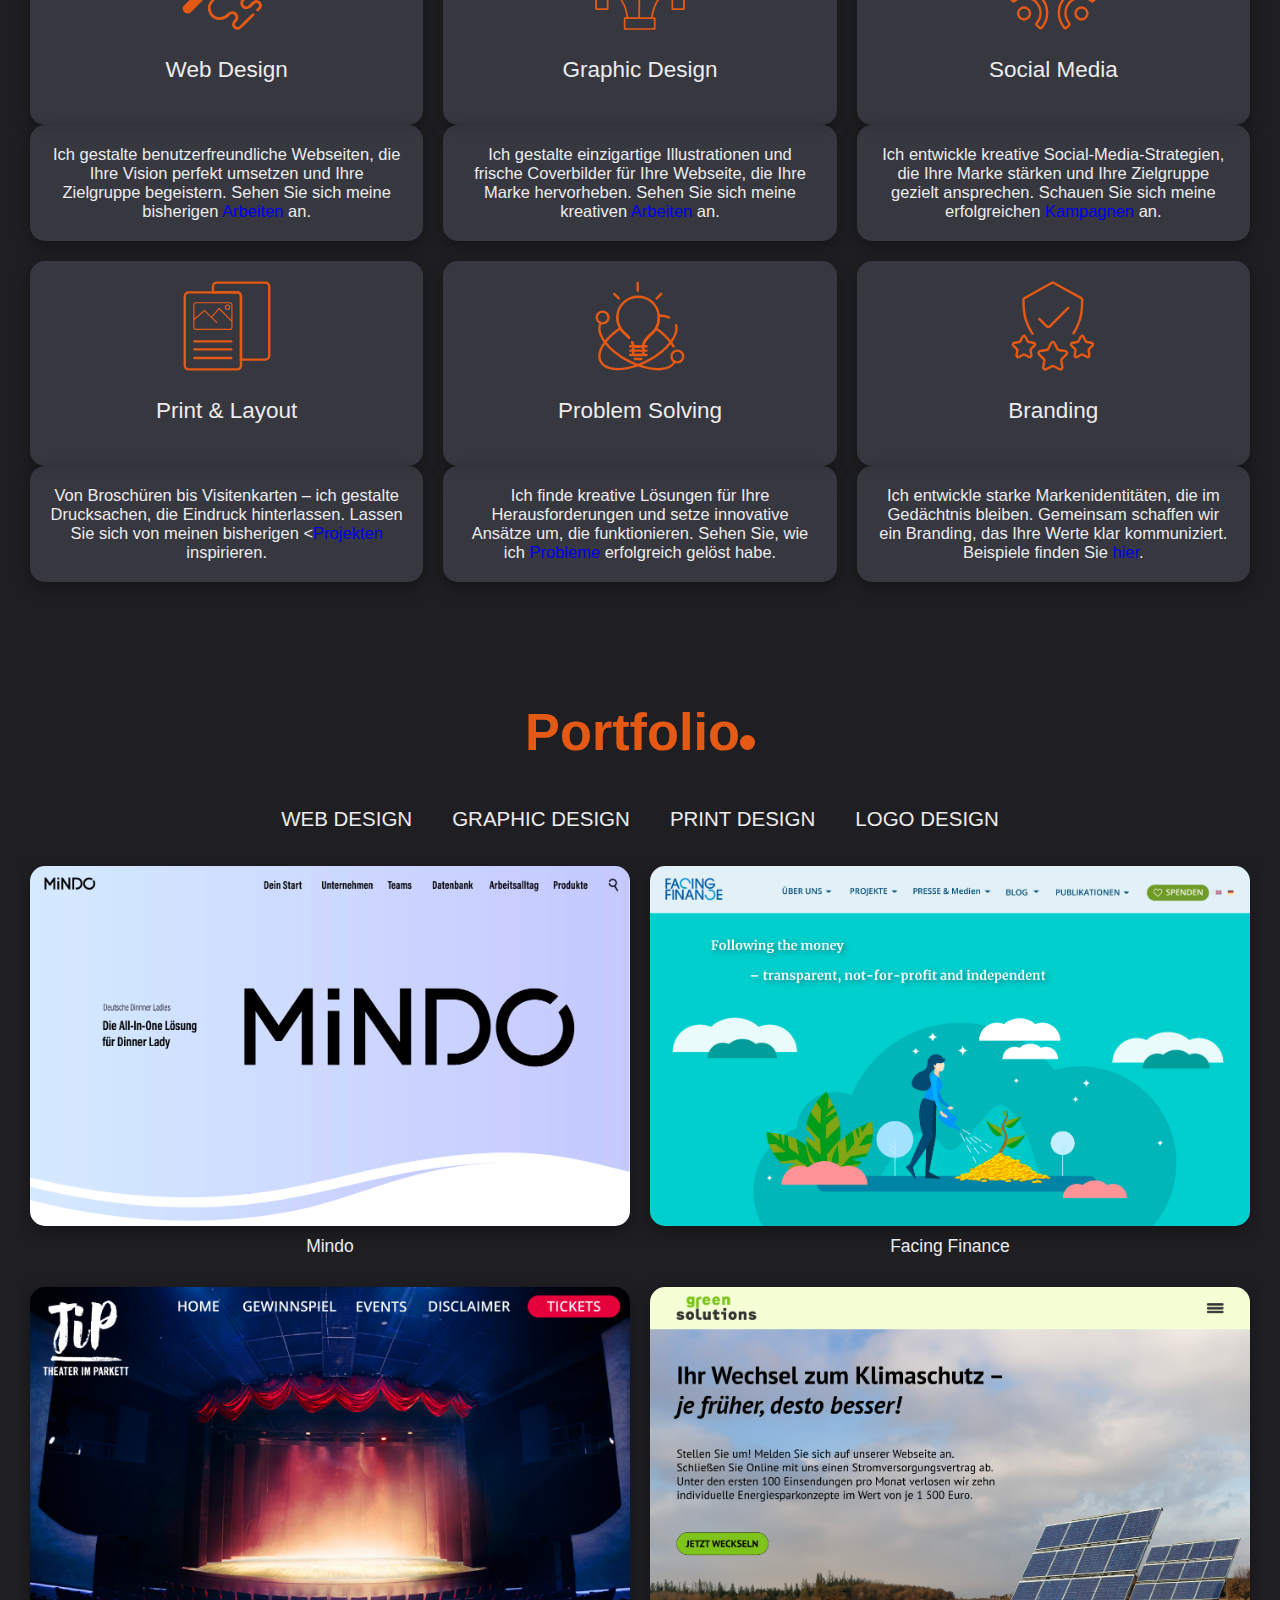
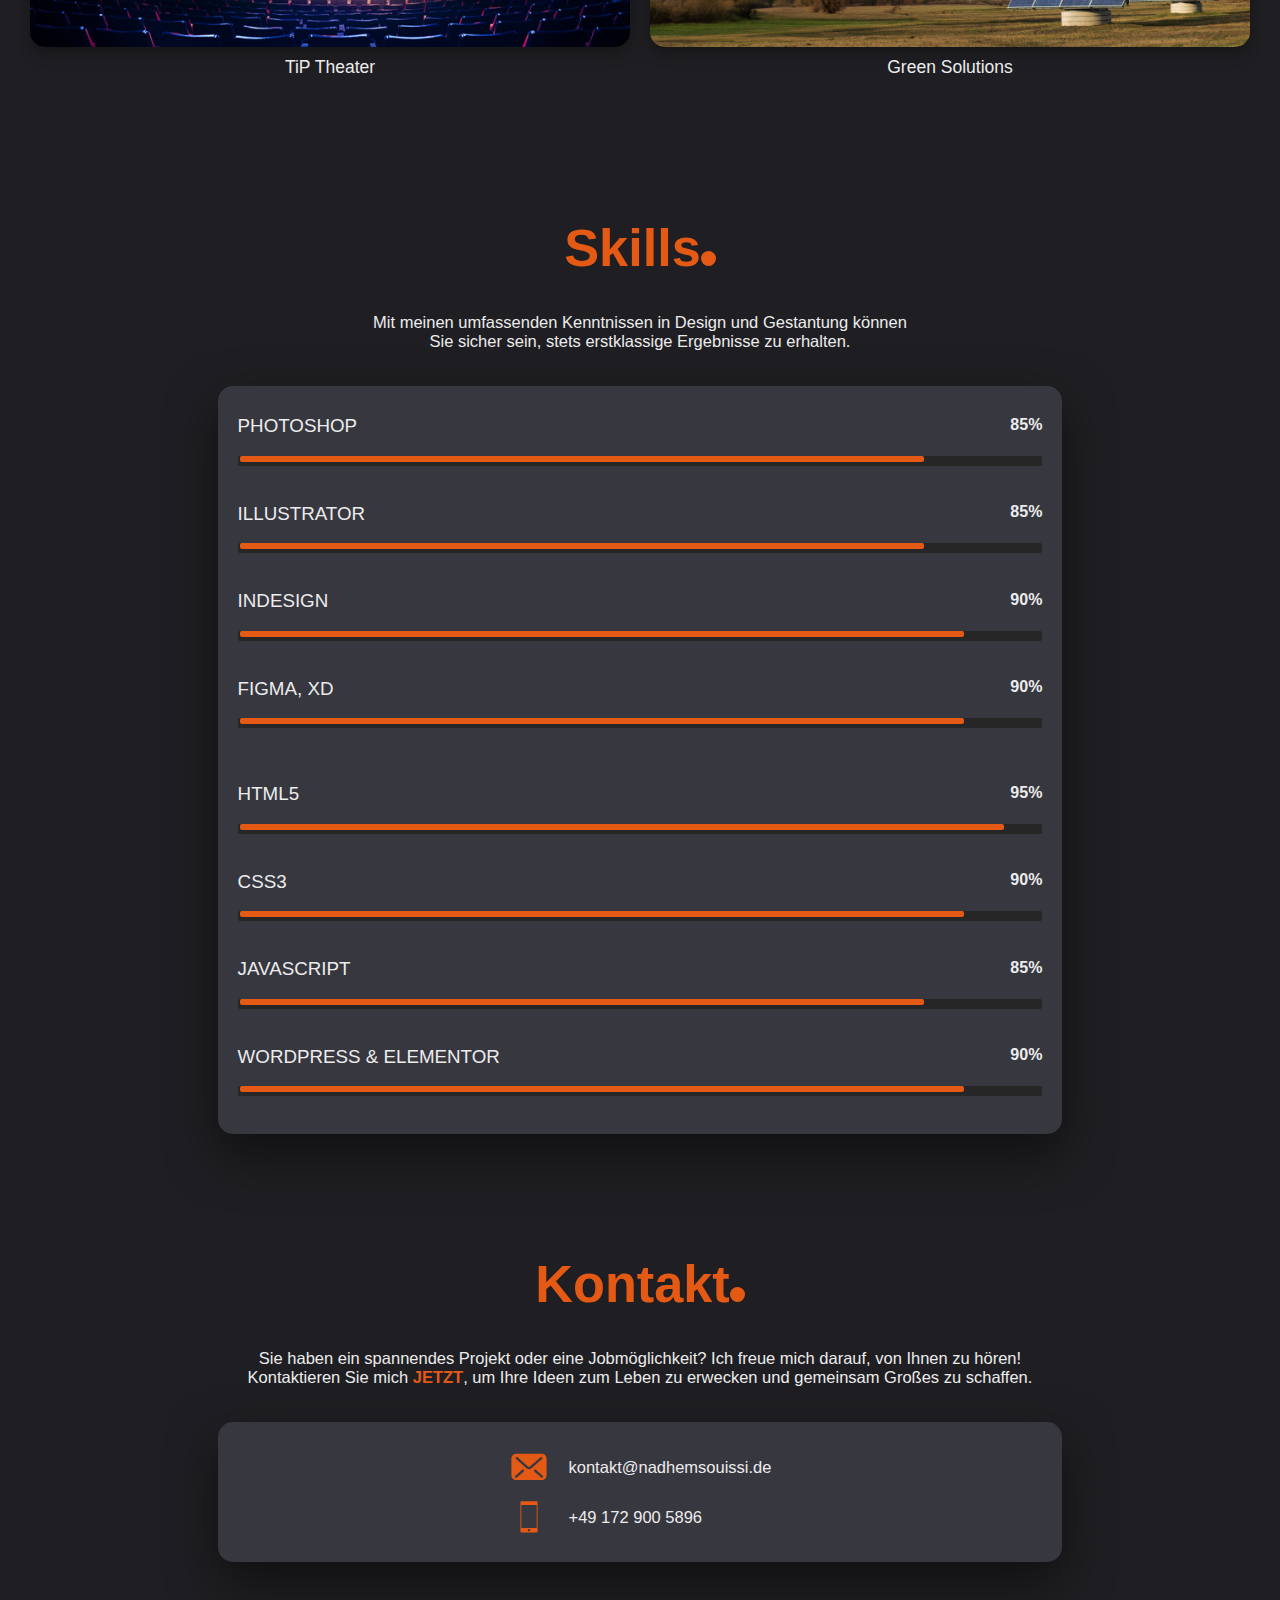
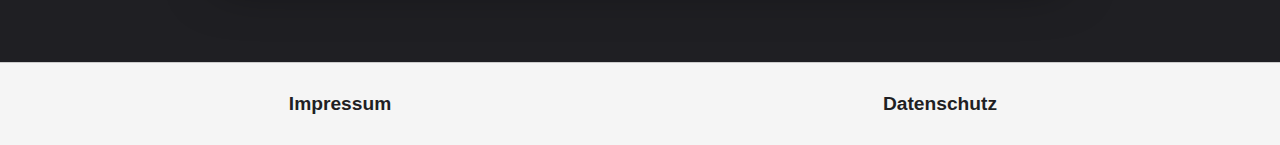
==== commit 87c75cff: "Update index.html" ====
--- a/index.html
+++ b/index.html
@@ -68,80 +68,125 @@
 				</div>
 				<h2><span style="color: #ECECEC;">Meine </span>Leistungen</h2>
 				<div class="text-container2">
-					<p>Von Webdesign über Grafikgestaltung bis hin zu individuellen Lösungen biete ich eine umfangreiche Palette an Services an,  damit Ihr Projekt sein volles Potenzial entfalten kann.</p>
-				</div>
-			
+					<p>Von Webdesign über Grafikgestaltung bis hin zu individuellen Lösungen biete ich eine umfangreiche Palette an Services an, damit Ihr Projekt sein volles Potenzial entfalten kann.</p>
+				</div>
+	
 				<section class="container">
-					<div class="section">
-						<img src="bilder/Souissi_Design_Icons-22.svg" alt="Icon 1">
-						<h3>Web Design</h3>
-					</div>
-					<div class="section">
-					 <img src="bilder/Souissi_Design_Icons-23.svg" alt="Icon 2">
-						<h3>Graphic Design</h3>
-					</div>
-					<div class="section">
-						<img src="bilder/Souissi_Design_Icons-24.svg" alt="Icon 3">
-						<h3>Social Media</h3>
-					</div>
-					<div class="section">
-						<img src="bilder/Souissi_Design_Icons-21.svg" alt="Icon 4">
-						<h3>Print &amp; Layout</h3>
-					</div>
-					<div class="section">
-						<img src="bilder/Souissi_Design_Logo_Icon_Idea.svg" alt="Icon 5">
-						<h3>Problem Solving</h3>
-					</div>
-					<div class="section">
-						<img src="bilder/Souissi_Design_Icons-25.svg" alt="Icon 6">
-						<h3>Branding</h3>
+					<div class="flip-container">
+						<div class="flip-card">
+							<div class="flip-front section">
+								<img src="bilder/Souissi_Design_Icons-22.svg" alt="Icon 1">
+								<h3>Web Design</h3>
+							</div>
+							<div class="flip-back section">
+								<p>Ich gestalte benutzerfreundliche Webseiten, die Ihre Vision perfekt umsetzen und Ihre Zielgruppe begeistern. Sehen Sie sich meine bisherigen <a href="#webdesign" onclick="toggleSection('web')">Arbeiten</a> an.</p>
+							</div>
+						</div>
+					</div>				
+					<div class="flip-container">
+						<div class="flip-card">
+							<div class="flip-front section">
+								<img src="bilder/Souissi_Design_Icons-23.svg" alt="Icon 2">
+								<h3>Graphic Design</h3>
+							</div>
+							<div class="flip-back section">
+								<p>Ich gestalte einzigartige Illustrationen und frische Coverbilder für Ihre Webseite, die Ihre Marke hervorheben. Sehen Sie sich meine kreativen <a href="#graphicdesign" onclick="toggleSection('graphic')">Arbeiten</a> an.</p>
+							</div>
+						</div>
+					</div>
+					<div class="flip-container">
+						<div class="flip-card">
+							<div class="flip-front section">
+								<img src="bilder/Souissi_Design_Icons-24.svg" alt="Icon 3">
+								<h3>Social Media</h3>
+							</div>
+							<div class="flip-back section">
+								<p>Ich entwickle kreative Social-Media-Strategien, die Ihre Marke stärken und Ihre Zielgruppe gezielt ansprechen. Schauen Sie sich meine erfolgreichen <a href="#graphicdesign" onclick="toggleSection('graphic')"">Kampagnen</a> an.</p>
+							</div>
+						</div>
+					</div>
+	
+					<div class="flip-container">
+						<div class="flip-card">
+							<div class="flip-front section">
+								<img src="bilder/Souissi_Design_Icons-21.svg" alt="Icon 4">
+								<h3>Print &amp; Layout</h3>
+							</div>
+							<div class="flip-back section">
+								<p>Von Broschüren bis Visitenkarten – ich gestalte Drucksachen, die Eindruck hinterlassen. Lassen Sie sich von meinen bisherigen <<a href="#printdesign" onclick="toggleSection('print')">Projekten</a> inspirieren.</p>
+							</div>
+						</div>
+					</div>
+	
+					<div class="flip-container">
+						<div class="flip-card">
+							<div class="flip-front section">
+								<img src="bilder/Souissi_Design_Logo_Icon_Idea.svg" alt="Icon 5">
+								<h3>Problem Solving</h3>
+							</div>
+							<div class="flip-back section">
+								<p>Ich finde kreative Lösungen für Ihre Herausforderungen und setze innovative Ansätze um, die funktionieren. Sehen Sie, wie ich <a href="#webdesign" onclick="toggleSection('web')">Probleme</a> erfolgreich gelöst habe.</p>
+							</div>
+						</div>
+					</div>
+	
+					<div class="flip-container">
+						<div class="flip-card">
+							<div class="flip-front section">
+								<img src="bilder/Souissi_Design_Icons-25.svg" alt="Icon 6">
+								<h3>Branding</h3>
+							</div>
+							<div class="flip-back section">
+								<p>Ich entwickle starke Markenidentitäten, die im Gedächtnis bleiben. Gemeinsam schaffen wir ein Branding, das Ihre Werte klar kommuniziert. Beispiele finden Sie <a href="#logodesign" onclick="toggleSection('logo')">hier</a>.</p>
+							</div>
+						</div>
 					</div>
 				</section>
-			
-				
-				
-				
-			<h2 id="portfolio">Portfolio</h2>
-				
-				<div class="folio-container">
-			    <nav>
-					<ul>
-						<li><a href="#webdesign" onclick="toggleSection('web')">WEB DESIGN</a></li>
-						<li><a href="#graphicdesign" onclick="toggleSection('graphic')">GRAPHIC DESIGN</a></li>
-						<li><a href="#printdesign" onclick="toggleSection('print')">PRINT DESIGN</a></li>
-						<li><a href="#logodesign" onclick="toggleSection('logo')">LOGO DESIGN</a></li>
-					</ul>
-    			</nav>
-
-				<section id="web" class="fsection">
-					
-					<div class="image-container">
-					
-						<figure>
-							<img src="bilder/Mindo.jpg" alt="Mindo">
-							<figcaption><h4>Mindo</h4></figcaption>
-						</figure>
-						<figure>
-							<img src="bilder/Facing Finance Final-08.jpg" alt="facingfinance">
-							<figcaption><h4>Facing Finance</h4></figcaption>
-						</figure>
-						
-						
-					</div>
-					<div class="image-container">
-						<figure>
-							<img src="bilder/TipTheater2.jpg" alt="TiPTheater">
-							<figcaption><h4>TiP Theater</h4></figcaption>
-						</figure>
-						<figure>
-							<img src="bilder/GreenSolutions4.jpg" alt="GreenSolutions">
-							<figcaption><h4>Green Solutions</h4></figcaption>
-						</figure>
-					</div>
-    			</section>
-
-
-				<section id="graphic" class="fsection hidden">
+				
+					
+					
+					
+				<h2 id="portfolio">Portfolio</h2>
+					
+					<div class="folio-container">
+				    <nav>
+						<ul>
+							<li><a href="#webdesign" onclick="toggleSection('web')">WEB DESIGN</a></li>
+							<li><a href="#graphicdesign" onclick="toggleSection('graphic')">GRAPHIC DESIGN</a></li>
+							<li><a href="#printdesign" onclick="toggleSection('print')">PRINT DESIGN</a></li>
+							<li><a href="#logodesign" onclick="toggleSection('logo')">LOGO DESIGN</a></li>
+						</ul>
+	    			    </nav>
+	
+					<section id="web" class="fsection">
+						
+						<div class="image-container">
+						
+							<figure>
+								<img src="bilder/Mindo.jpg" alt="Mindo">
+								<figcaption><h4>Mindo</h4></figcaption>
+							</figure>
+							<figure>
+								<img src="bilder/Facing Finance Final-08.jpg" alt="facingfinance">
+								<figcaption><h4>Facing Finance</h4></figcaption>
+							</figure>
+							
+							
+						</div>
+						<div class="image-container">
+							<figure>
+								<img src="bilder/TipTheater2.jpg" alt="TiPTheater">
+								<figcaption><h4>TiP Theater</h4></figcaption>
+							</figure>
+							<figure>
+								<img src="bilder/GreenSolutions4.jpg" alt="GreenSolutions">
+								<figcaption><h4>Green Solutions</h4></figcaption>
+							</figure>
+						</div>
+	    				</section>
+
+
+					<section id="graphic" class="fsection hidden">
 					<div class="image-container">
 							<figure>
 							<img src="bilder/Banner - 10mg Nic Salts.jpg" alt="VDLBanner">
@@ -164,10 +209,10 @@
 						</figure>
 						
 					</div>
-				</section>
-					
-				
-				<section id="print" class="fsection hidden">
+					</section>
+					
+				
+					<section id="print" class="fsection hidden">
 					<div class="image-container">
 						<figure class="padd">
 							<img src="bilder/VDL 10mg Nic Salts -DoorSticker.jpg" alt="doorsticker">
@@ -189,9 +234,9 @@
 								<figcaption><h4>Dinner Lady - Menükarte</h4></figcaption> 	
 							</figure>
 						</div>
-				</section>
-			
-				<section id="logo" class="fsection hidden">
+					</section>
+			
+					<section id="logo" class="fsection hidden">
 					<div class="image-container">
 					
 						<figure>
@@ -205,14 +250,14 @@
 						
 						<!-- Add more images here -->
 					</div>
-				</section>
-			</div>
+					</section>
+					</div>
 			
 			<div class="container-sk">
 			<h2 id="skills">Skills</h2>
 			
 			<div class="text-container2">
-				<p>Dank meiner fortgeschrittenen Fähigkeiten in Gestaltung und Programmierung können Sie sich darauf verlassen, dass Sie stets höchste Qualität erhalten.</p>
+				<p>Mit meinen umfassenden Kenntnissen in Design und Gestantung können Sie sicher sein, stets erstklassige Ergebnisse zu erhalten.</p>
 			</div>
 				
 			<div class="container-skills">
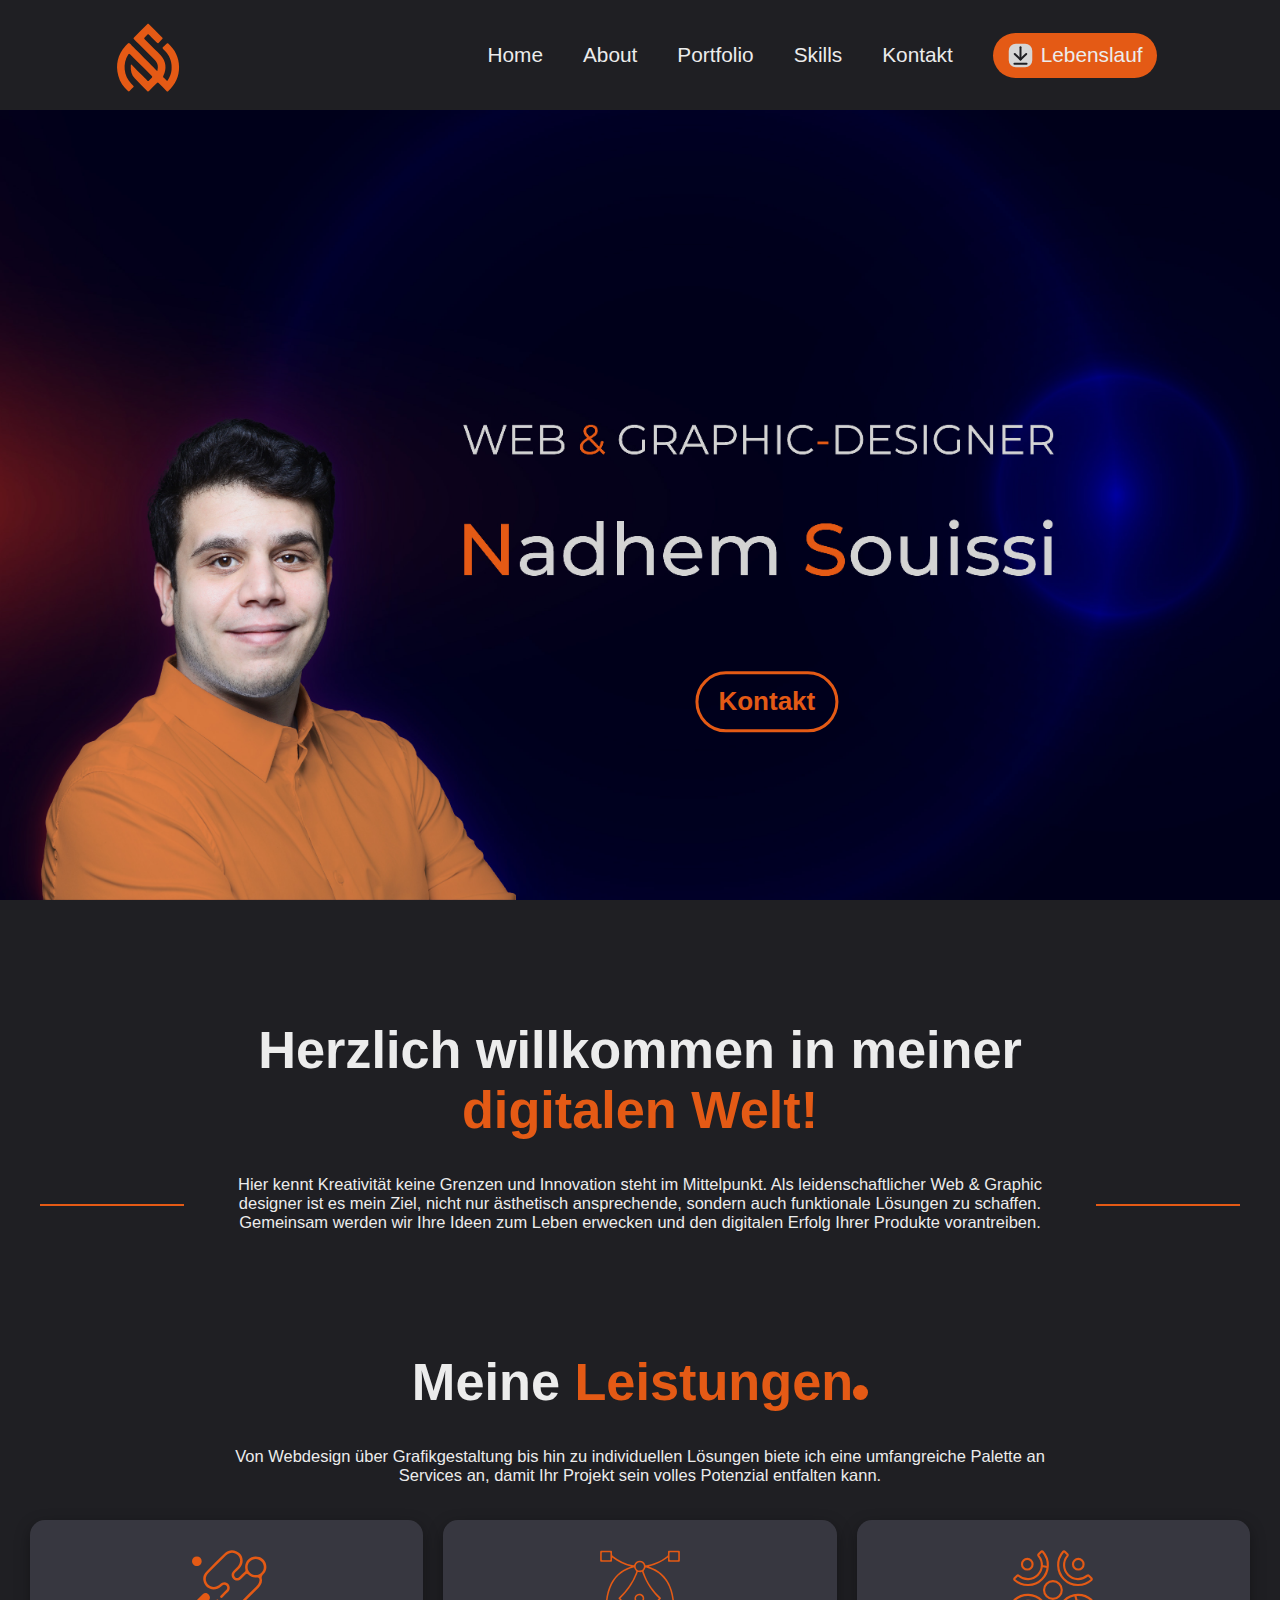
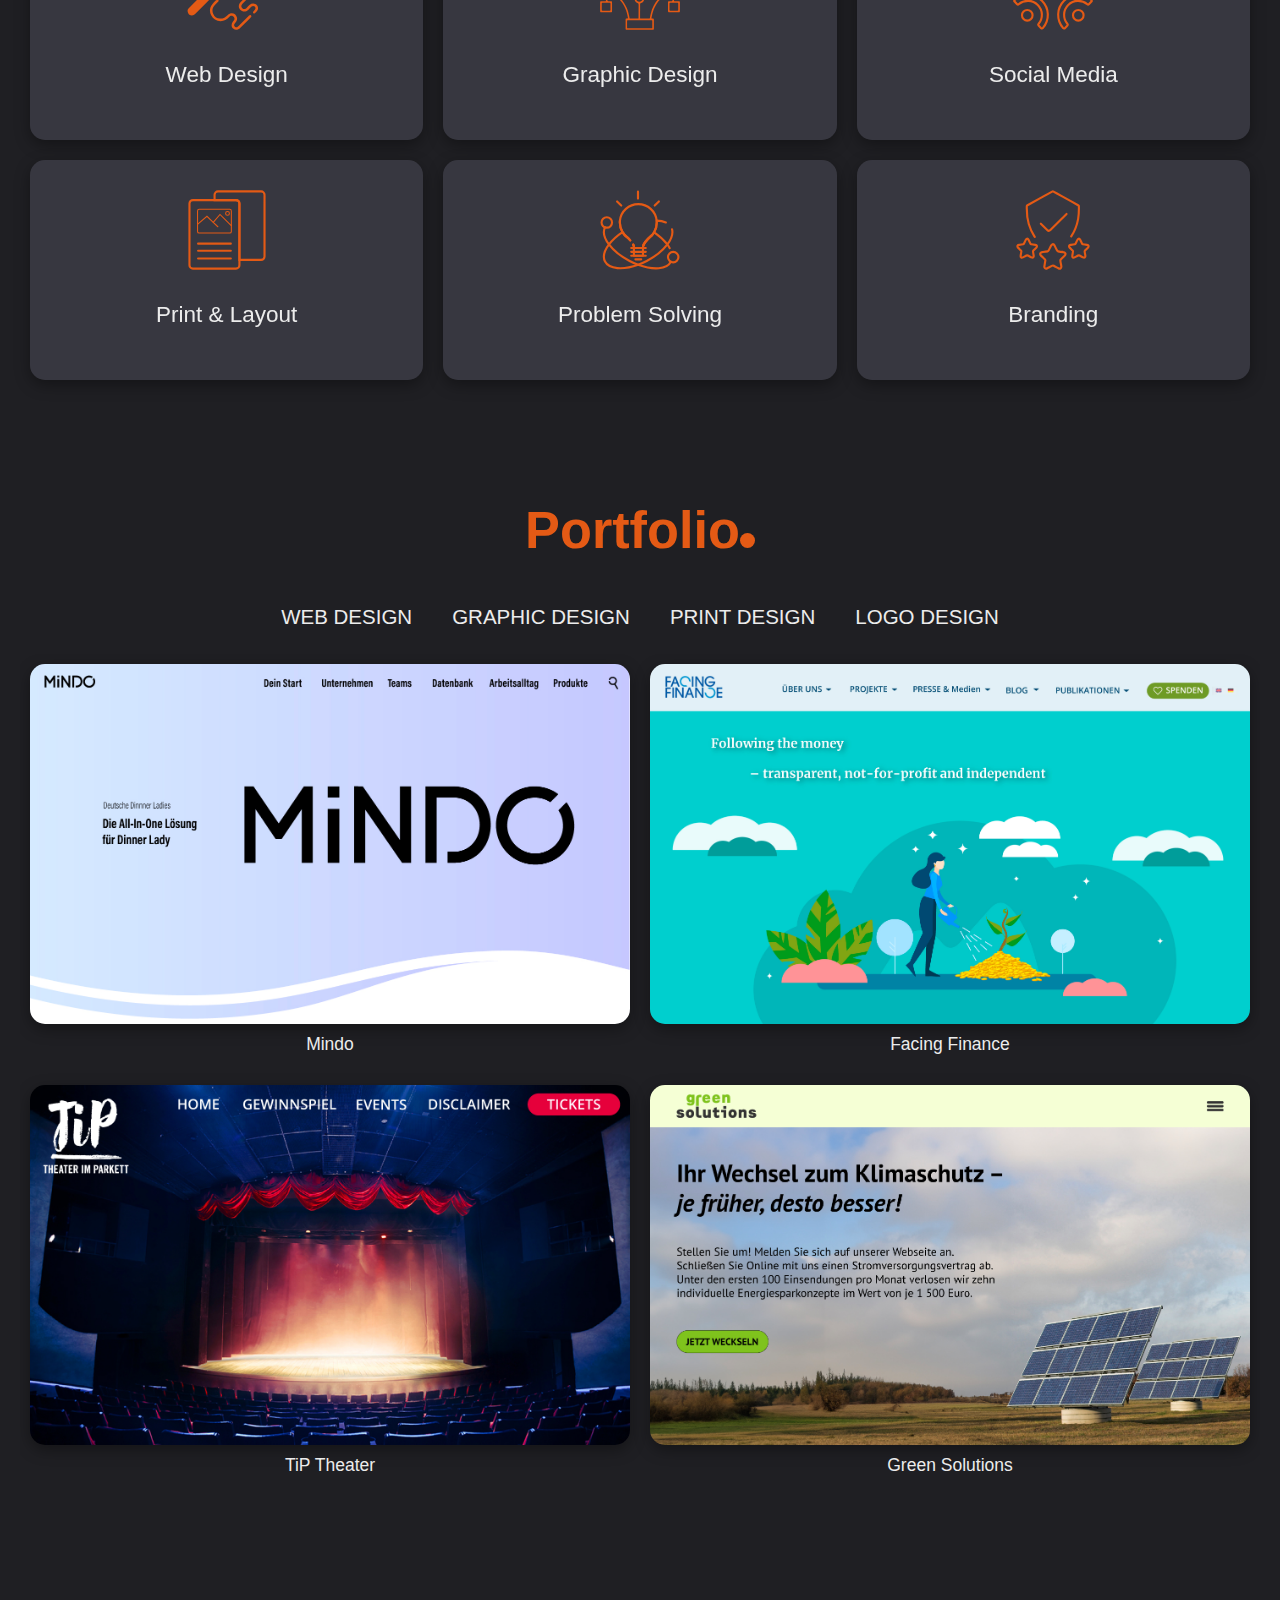
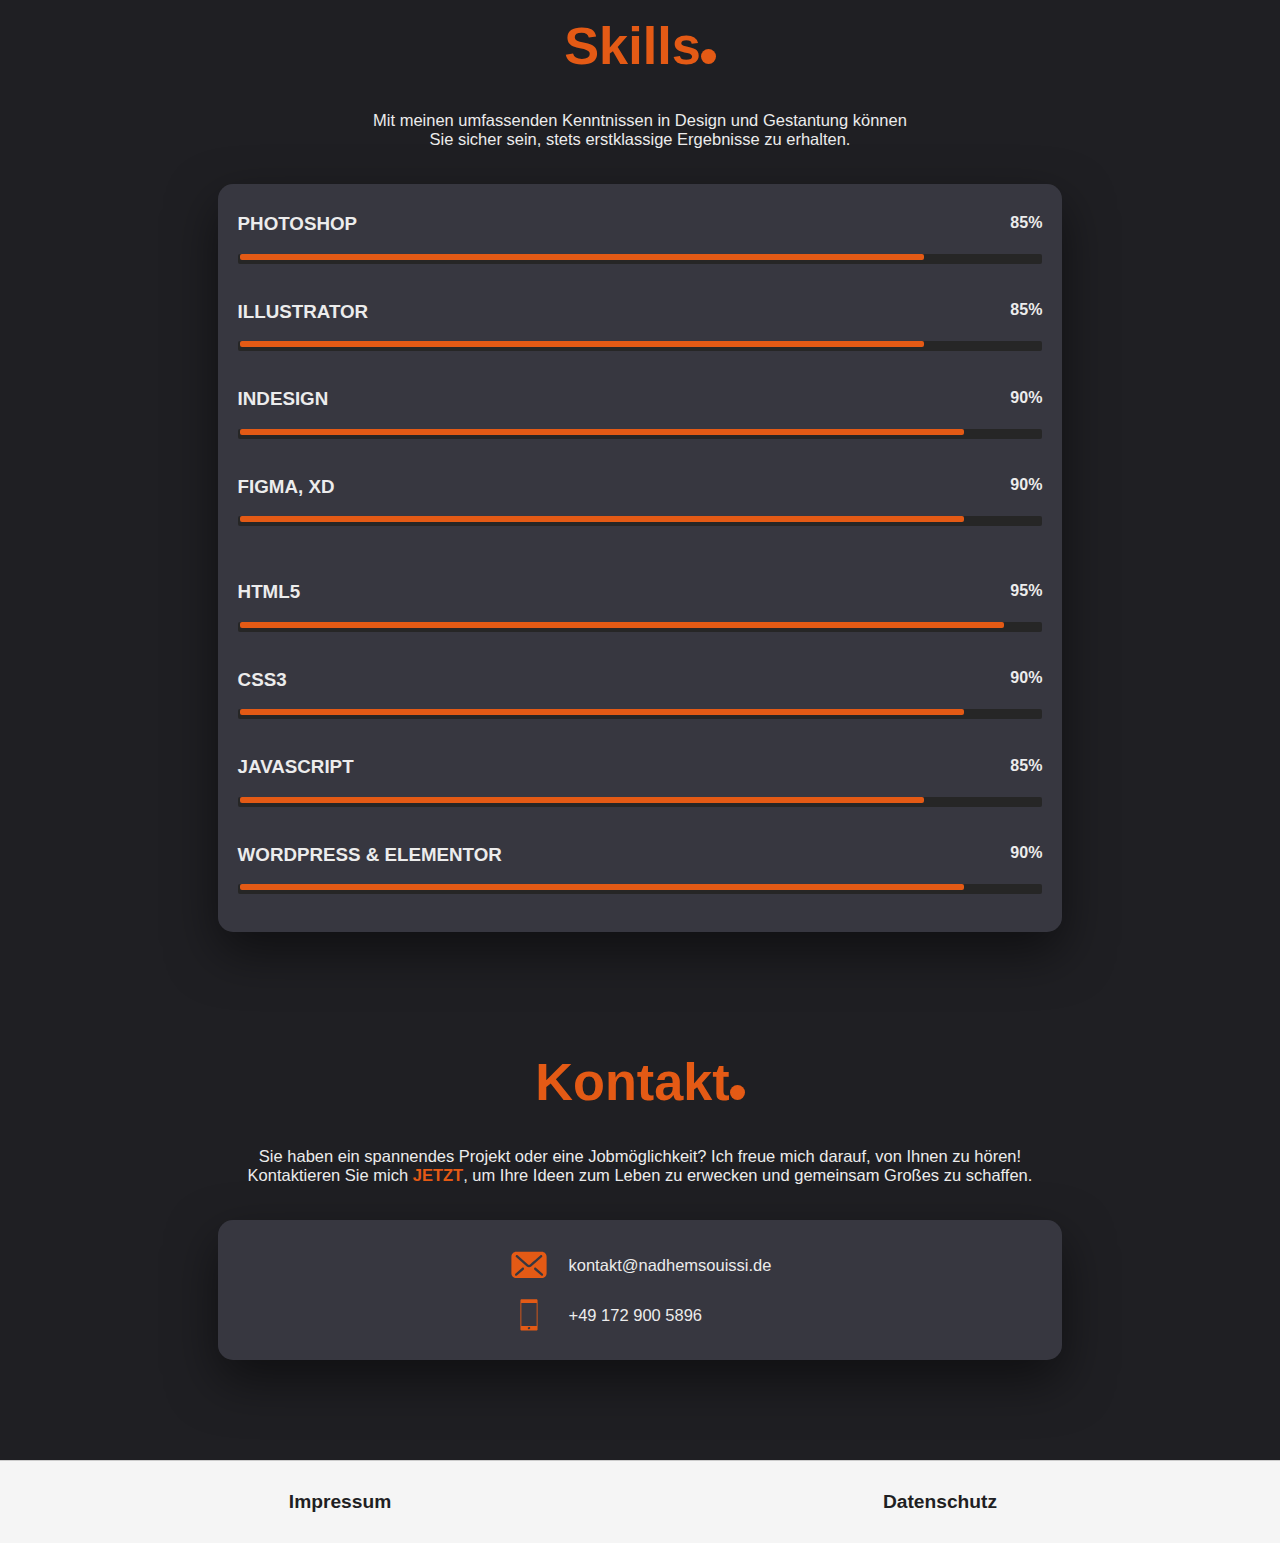
==== commit 66bb5202: "Update index.html" ====
--- a/index.html
+++ b/index.html
@@ -390,7 +390,14 @@
 			</div>
 		</footer>
 
-	
+		<script>
+		document.querySelectorAll('.flip-card').forEach(card => {
+			card.addEventListener('click', () => {
+				card.classList.toggle('flipped');
+			});
+		});
+
+  		</script>
 		<script src="js/ns_nav_dropdown.js"></script>
 		<script src="js/folio_nav.js"></script>
 
--- a/css/ns_styles.css
+++ b/css/ns_styles.css
@@ -377,45 +377,87 @@
 /*+++++++++++++++++++++++++++++++++++++++++++++++++++++++++++++++++++++++  ABOUT */
 
 .container {
-	margin: 35px 30px 0 30px;
-	max-width: 100%;
+    margin: 35px 30px 0 30px;
+    max-width: 100%;
     display: grid;
-	grid-template-columns: 1fr 1fr 1fr;
-	text-align: center;
-	gap:20px;
-	
-}
-
-.section {
+    grid-template-columns: 1fr 1fr 1fr;
     text-align: center;
-    background-color: rgba(81,81,96,0.49); /* Light background color */
-	min-width: 250px;
-	border-radius: 15px;
-    padding: 20px;
-	box-shadow: rgba(0, 0, 0, 0.35) 0px 5px 15px;
-    transition: background-color 0.4s, color 0.4s, transform 0.4s; /* Add transition for smooth effect */
-}
-
-h3{
-	font-family:'Montserrat', sans-serif;
-	font-size: calc(18px + (24 - 18) * ((100vw - 320px) / (1600 - 320))); 
+    gap: 20px;
+}
+
+.flip-container {
+    perspective: 1000px; /* Allows for 3D flip effect */
+}
+
+.flip-card {
+    width: 100%;
+    height: 220px;
+    position: relative;
+    transform-style: preserve-3d;
+    transition: transform 0.6s; /* Smooth transition for flip */
+}
+
+.flip-card.flipped {
+    transform: rotateY(180deg); /* Rotate when flipped */
+}
+
+.flip-front, .flip-back {
+    position: absolute;
+    width: 100%;
+    height: 100%;
+    backface-visibility: hidden;
+    border-radius: 15px;
+    display: flex;
+    justify-content: center;
+    align-items: center;
+    text-align: center;
+    box-shadow: rgba(0, 0, 0, 0.35) 0px 5px 15px;
+}
+
+.flip-front {
+    background-color: rgba(81, 81, 96, 0.49);
+    color: #ECECEC;
+    display: flex;
+    flex-direction: column;
+}
+
+.flip-front img {
+    width: 80px;
+    margin-bottom: 10px;
+    transition: transform 0.4s;
+}
+
+.flip-front h3 {
+    font-family: 'Montserrat', sans-serif;
+    font-size: calc(18px + (24 - 18) * ((100vw - 320px) / (1600 - 320)));
+    font-weight: 500;
+    color: #ECECEC;
+}
+
+.flip-back {
+    background-color: rgba(81, 81, 96, 0.49);
+    color: #ECECEC;
+    transform: rotateY(180deg); /* Set back side rotation */
+}
+
+.flip-back p {
+    padding: 10px;
+    font-size: 16px;
+    margin: 0;
+}
+
+.flip-back a {
+    color: #EC824E;
+}
+
+.flip-back a:hover {
+    color: #E78F62;
 	font-weight: 500;
-	color: #ECECEC;
-}
-
-.section img {
-    width: 90px; /* Adjust the size of the icons */
 }
 
 .section:hover {
-    background-color: rgba(157,157,177,0.46); /* Change background color on hover */
-    transform: scale(1.05); /* Scale the section on hover */
-}
-
-.section:hover img {
-    transform: scale(1.05); /* Scale the image on hover */
-}
-
+    background-color: rgba(157, 157, 177, 0.46); /* Change background color on hover */
+}
 
 /*+++++++++++++++++++++++++++++++++++++++++++++++++++++++++++++++++++++++  PORTFOLIO */
 
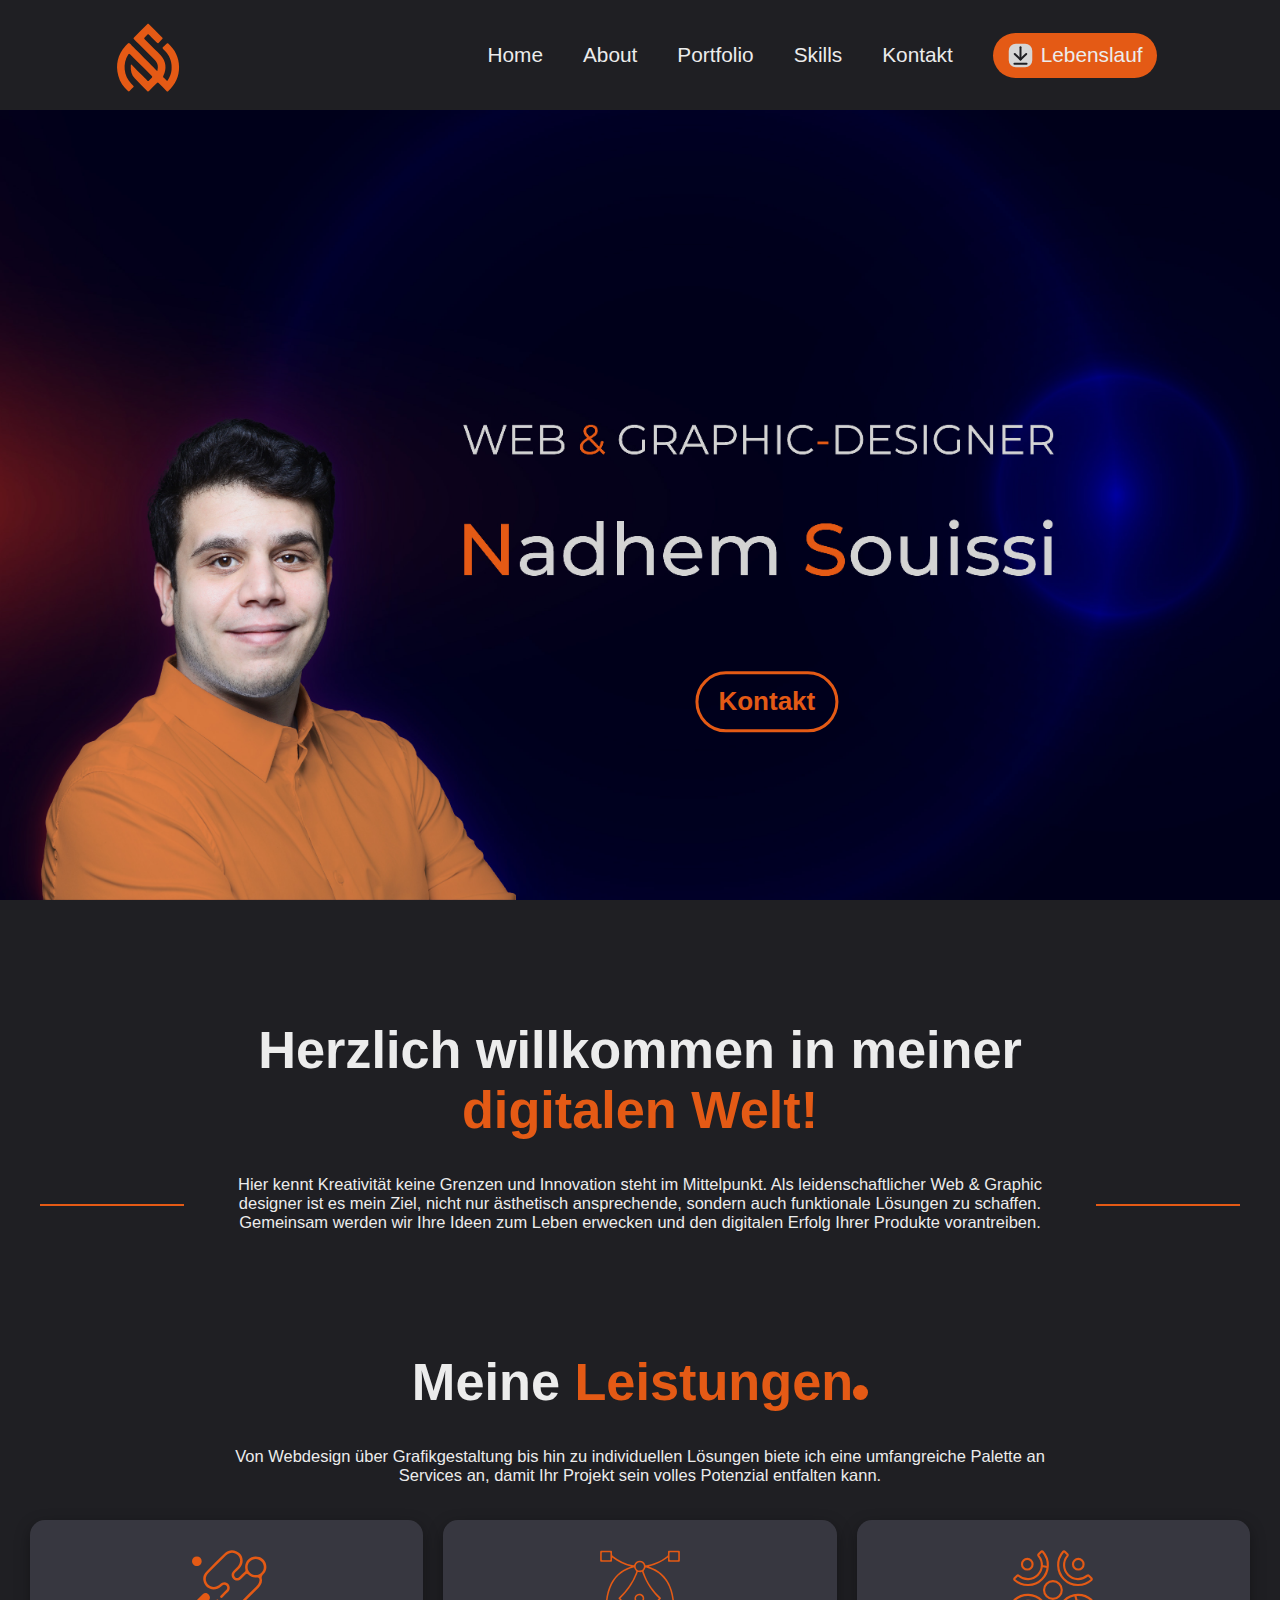
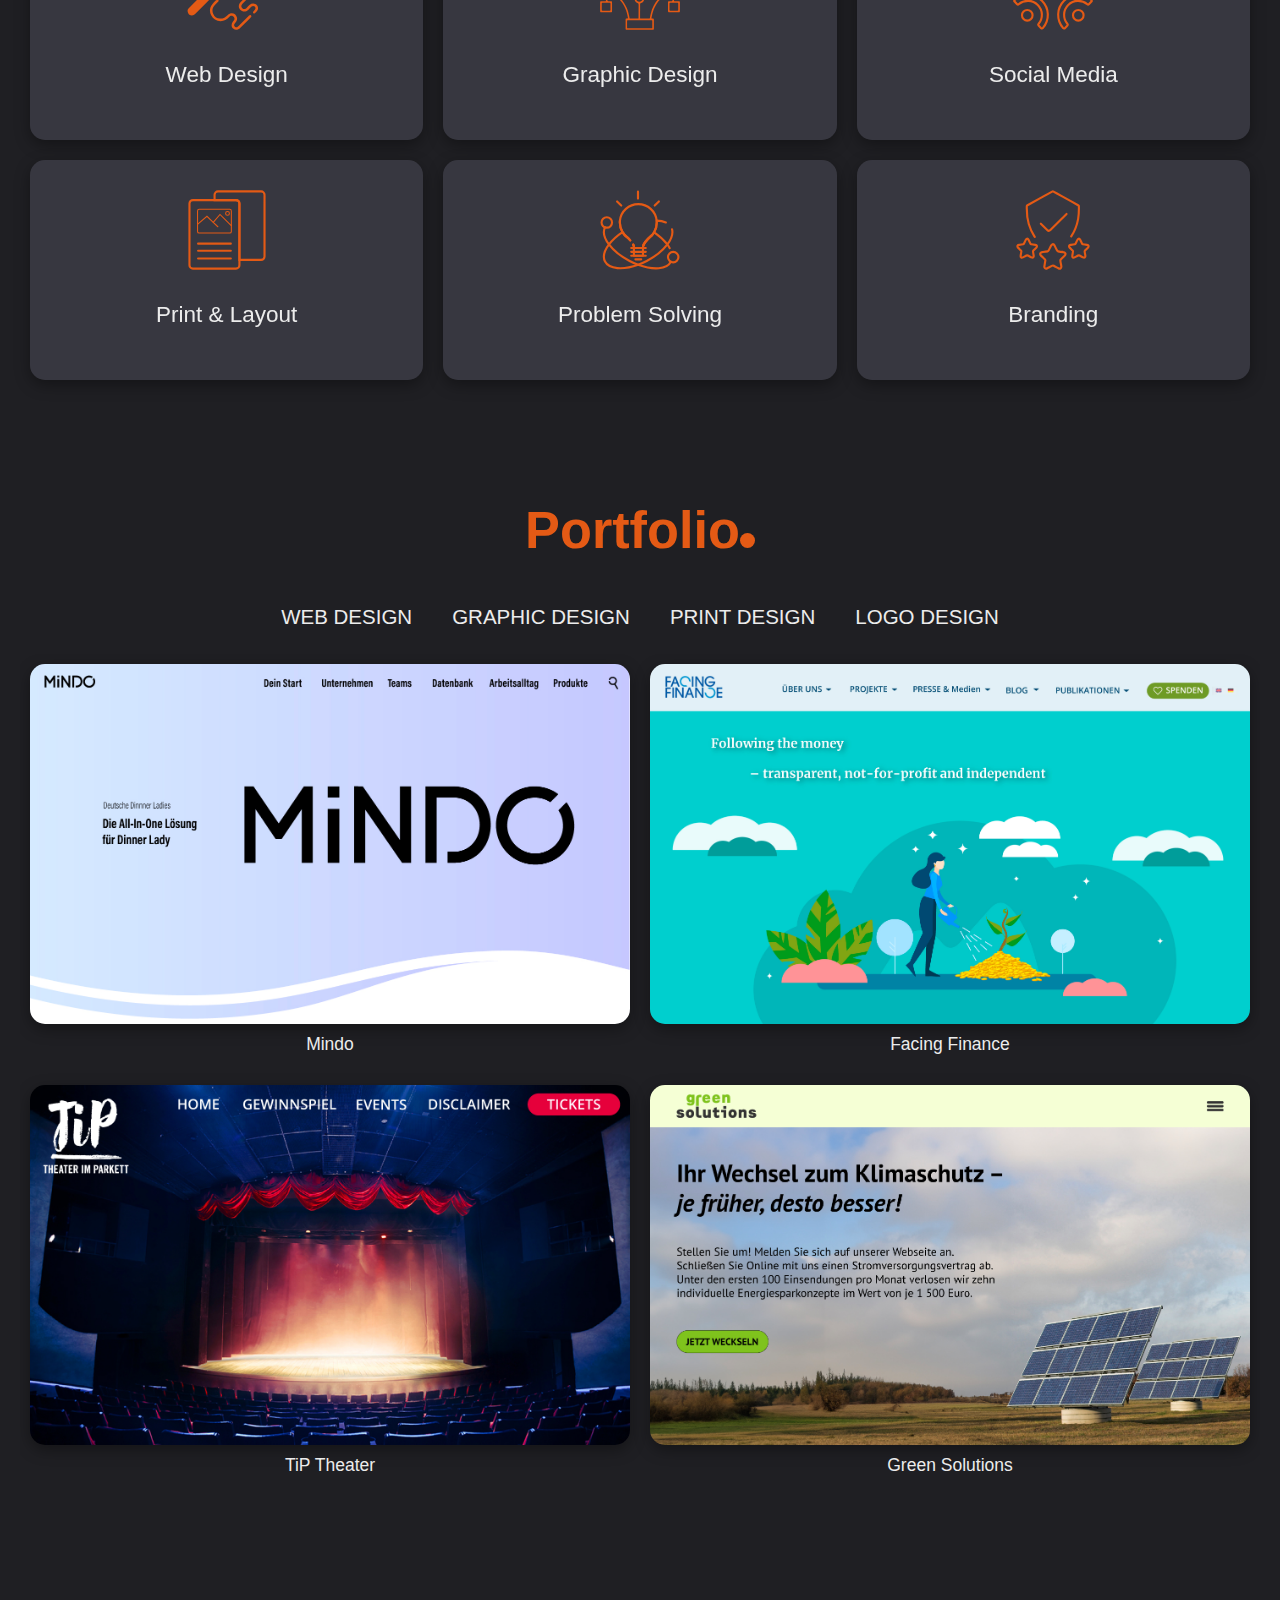
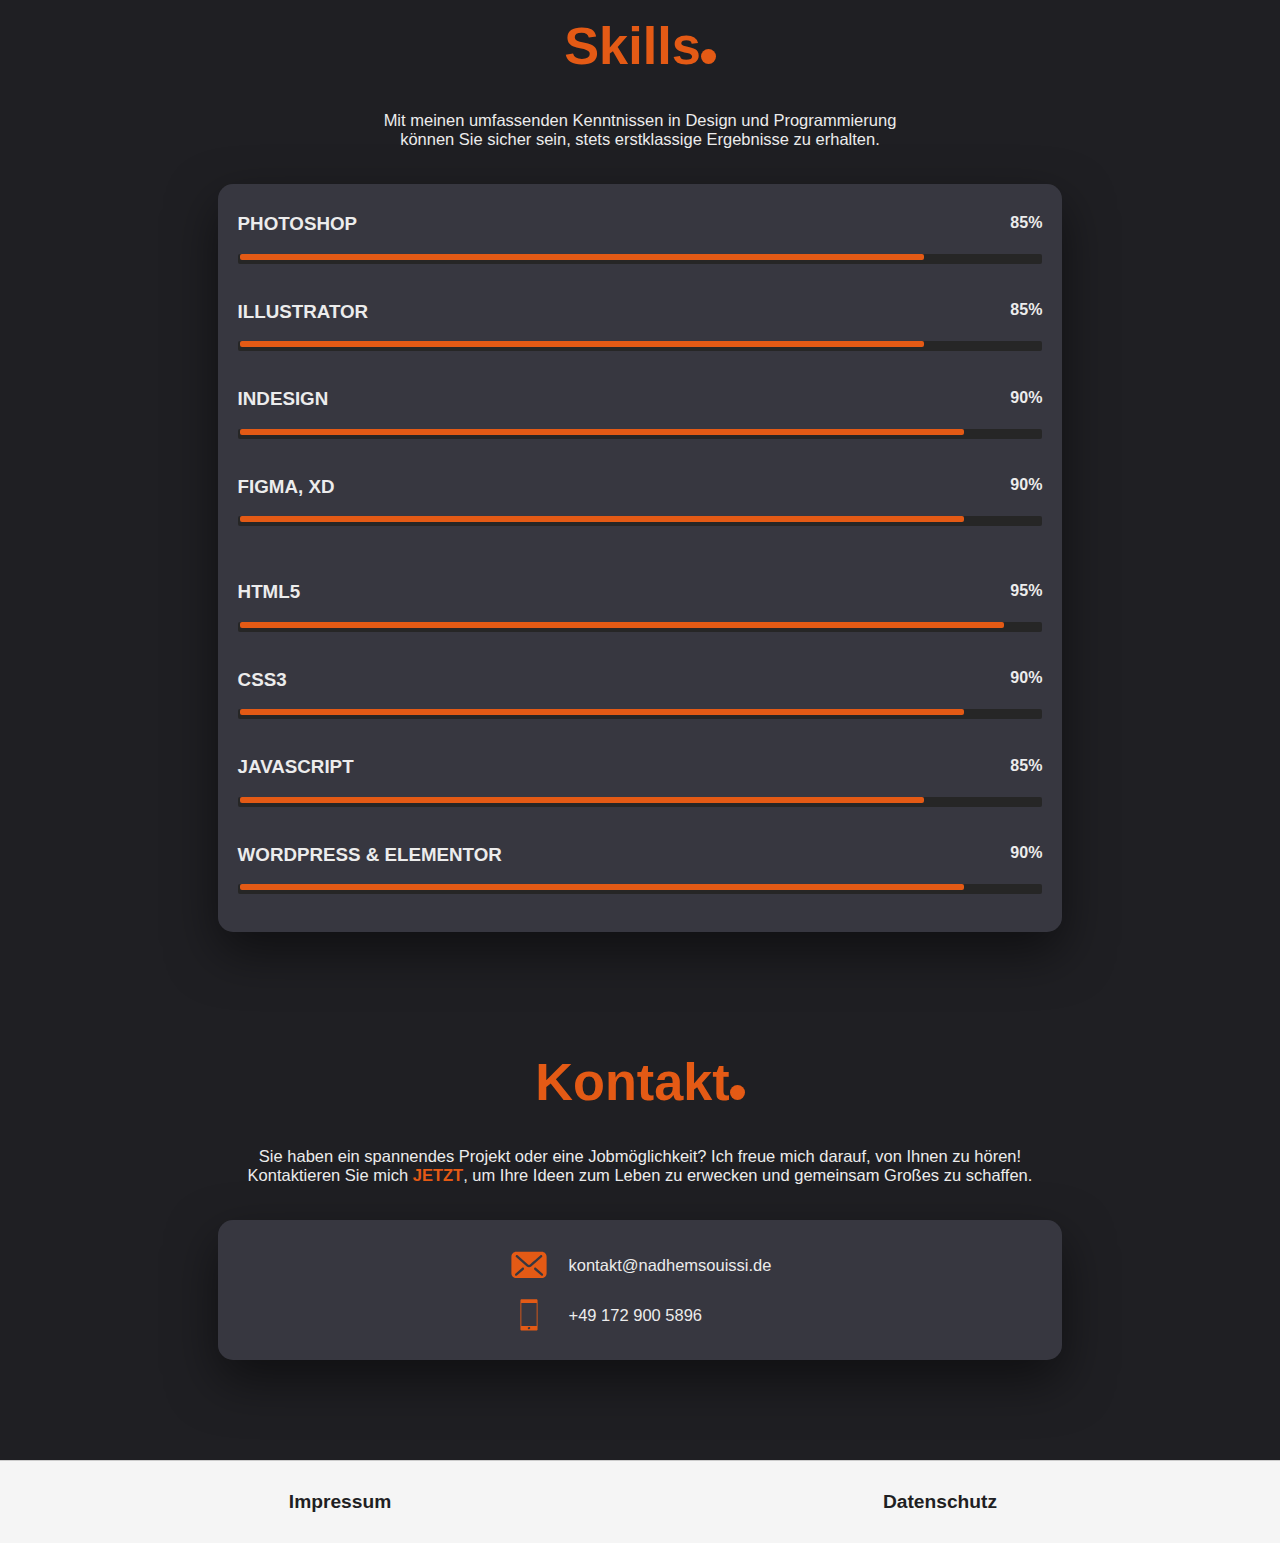
==== commit 52e1ee79: "Update index.html" ====
--- a/index.html
+++ b/index.html
@@ -79,7 +79,7 @@
 								<h3>Web Design</h3>
 							</div>
 							<div class="flip-back section">
-								<p>Ich gestalte benutzerfreundliche Webseiten, die Ihre Vision perfekt umsetzen und Ihre Zielgruppe begeistern. Sehen Sie sich meine bisherigen <a href="#webdesign" onclick="toggleSection('web')">Arbeiten</a> an.</p>
+								<p>Ich gestalte benutzerfreundliche Webseiten, die Ihre Vision perfekt umsetzen und Ihre Zielgruppe begeistern. Sehen Sie sich meine bisherigen <a href="./#portfolio" onclick="toggleSection('web')">Arbeiten</a> an.</p>
 							</div>
 						</div>
 					</div>				
@@ -90,7 +90,7 @@
 								<h3>Graphic Design</h3>
 							</div>
 							<div class="flip-back section">
-								<p>Ich gestalte einzigartige Illustrationen und frische Coverbilder für Ihre Webseite, die Ihre Marke hervorheben. Sehen Sie sich meine kreativen <a href="#graphicdesign" onclick="toggleSection('graphic')">Arbeiten</a> an.</p>
+								<p>Ich gestalte einzigartige Illustrationen und frische Coverbilder für Ihre Webseite, die Ihre Marke hervorheben. Sehen Sie sich meine kreativen <a href="./#portfolio" onclick="toggleSection('graphic')">Arbeiten</a> an.</p>
 							</div>
 						</div>
 					</div>
@@ -101,7 +101,7 @@
 								<h3>Social Media</h3>
 							</div>
 							<div class="flip-back section">
-								<p>Ich entwickle kreative Social-Media-Strategien, die Ihre Marke stärken und Ihre Zielgruppe gezielt ansprechen. Schauen Sie sich meine erfolgreichen <a href="#graphicdesign" onclick="toggleSection('graphic')"">Kampagnen</a> an.</p>
+								<p>Ich entwickle kreative Social-Media-Strategien, die Ihre Marke stärken und Ihre Zielgruppe gezielt ansprechen. Schauen Sie sich meine erfolgreichen <a href="./#portfolio" onclick="toggleSection('graphic')"">Kampagnen</a> an.</p>
 							</div>
 						</div>
 					</div>
@@ -113,7 +113,7 @@
 								<h3>Print &amp; Layout</h3>
 							</div>
 							<div class="flip-back section">
-								<p>Von Broschüren bis Visitenkarten – ich gestalte Drucksachen, die Eindruck hinterlassen. Lassen Sie sich von meinen bisherigen <<a href="#printdesign" onclick="toggleSection('print')">Projekten</a> inspirieren.</p>
+								<p>Von Broschüren bis Visitenkarten – ich gestalte Drucksachen, die Eindruck hinterlassen. Lassen Sie sich von meinen bisherigen <<a href="./#portfolio" onclick="toggleSection('print')">Projekten</a> inspirieren.</p>
 							</div>
 						</div>
 					</div>
@@ -125,7 +125,7 @@
 								<h3>Problem Solving</h3>
 							</div>
 							<div class="flip-back section">
-								<p>Ich finde kreative Lösungen für Ihre Herausforderungen und setze innovative Ansätze um, die funktionieren. Sehen Sie, wie ich <a href="#webdesign" onclick="toggleSection('web')">Probleme</a> erfolgreich gelöst habe.</p>
+								<p>Ich finde kreative Lösungen für Ihre Herausforderungen und setze innovative Ansätze um, die funktionieren. Sehen Sie, wie ich <a href="./#portfolio" onclick="toggleSection('web')">Probleme</a> erfolgreich gelöst habe.</p>
 							</div>
 						</div>
 					</div>
@@ -137,7 +137,7 @@
 								<h3>Branding</h3>
 							</div>
 							<div class="flip-back section">
-								<p>Ich entwickle starke Markenidentitäten, die im Gedächtnis bleiben. Gemeinsam schaffen wir ein Branding, das Ihre Werte klar kommuniziert. Beispiele finden Sie <a href="#logodesign" onclick="toggleSection('logo')">hier</a>.</p>
+								<p>Ich entwickle starke Markenidentitäten, die im Gedächtnis bleiben. Gemeinsam schaffen wir ein Branding, das Ihre Werte klar kommuniziert. Beispiele finden Sie <a href="./#portfolio" onclick="toggleSection('logo')">hier</a>.</p>
 							</div>
 						</div>
 					</div>
@@ -257,7 +257,7 @@
 			<h2 id="skills">Skills</h2>
 			
 			<div class="text-container2">
-				<p>Mit meinen umfassenden Kenntnissen in Design und Gestantung können Sie sicher sein, stets erstklassige Ergebnisse zu erhalten.</p>
+				<p>Mit meinen umfassenden Kenntnissen in Design und Programmierung können Sie sicher sein, stets erstklassige Ergebnisse zu erhalten.</p>
 			</div>
 				
 			<div class="container-skills">
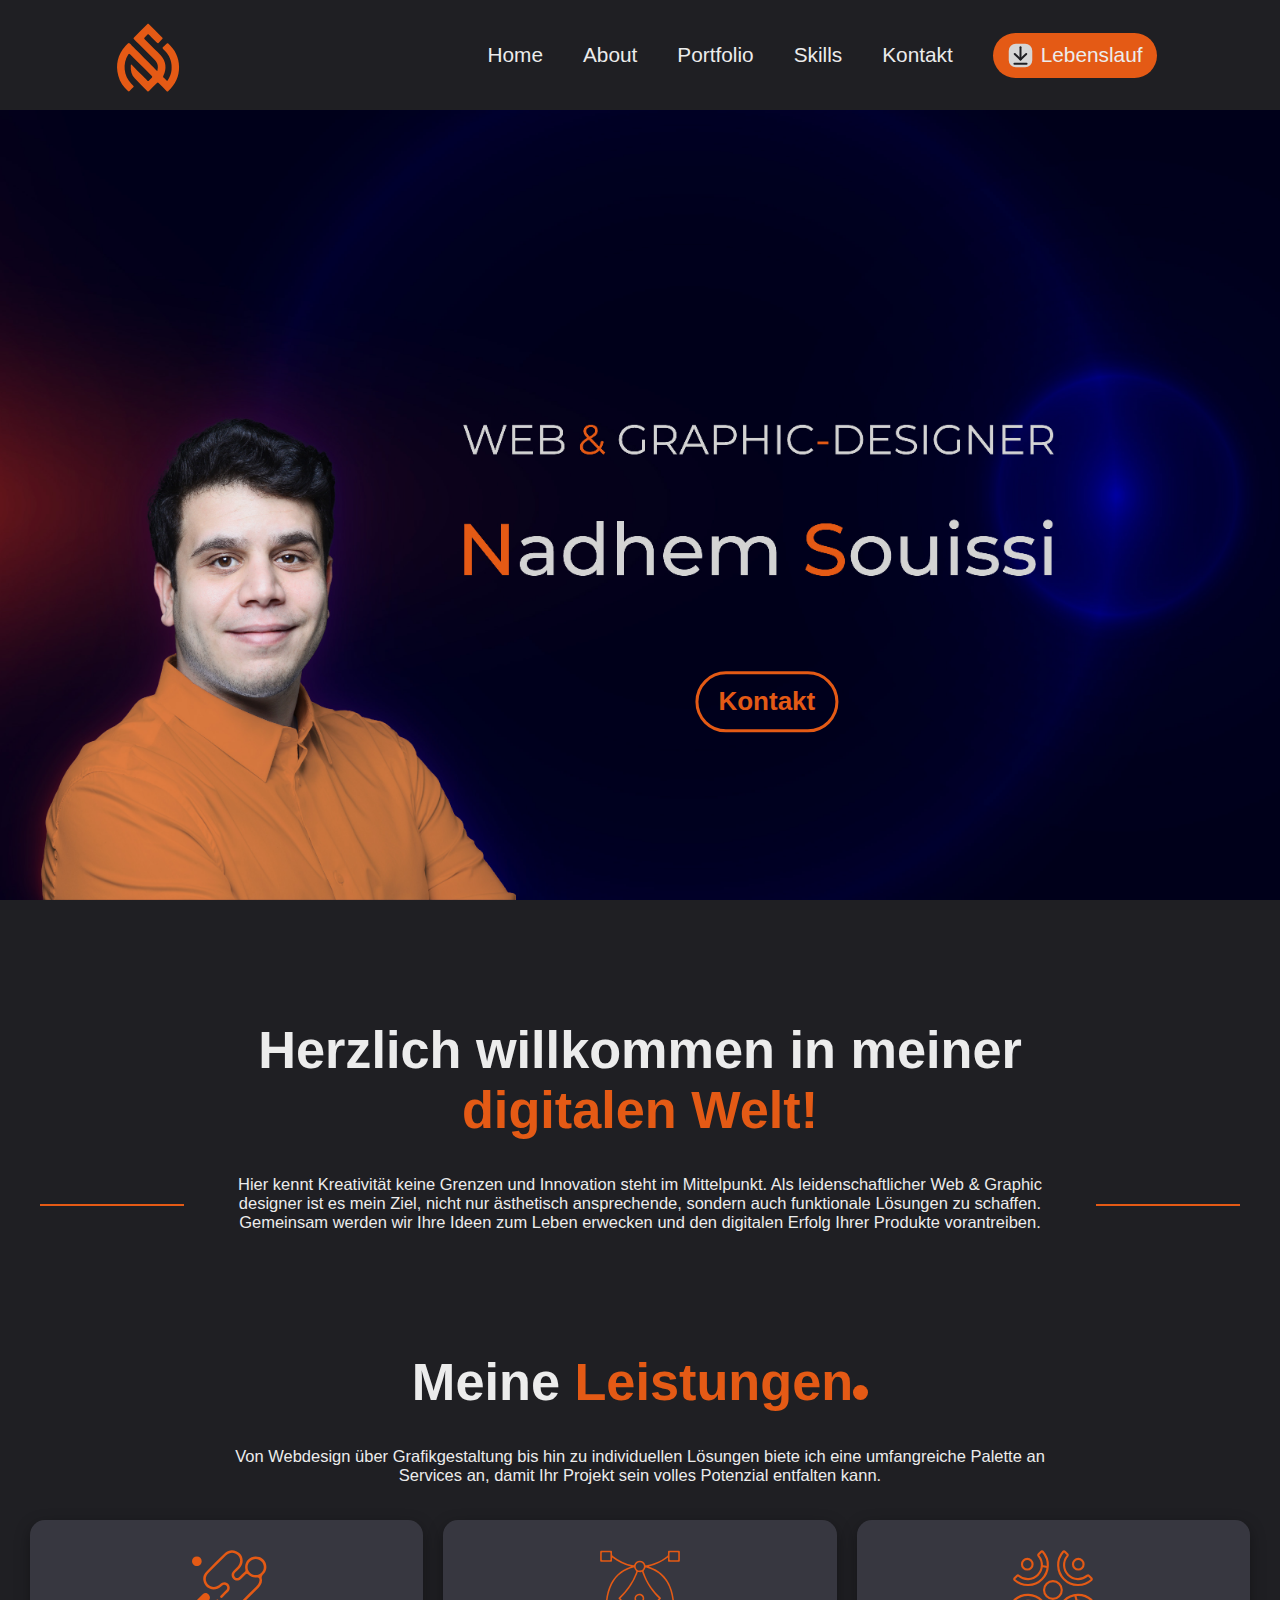
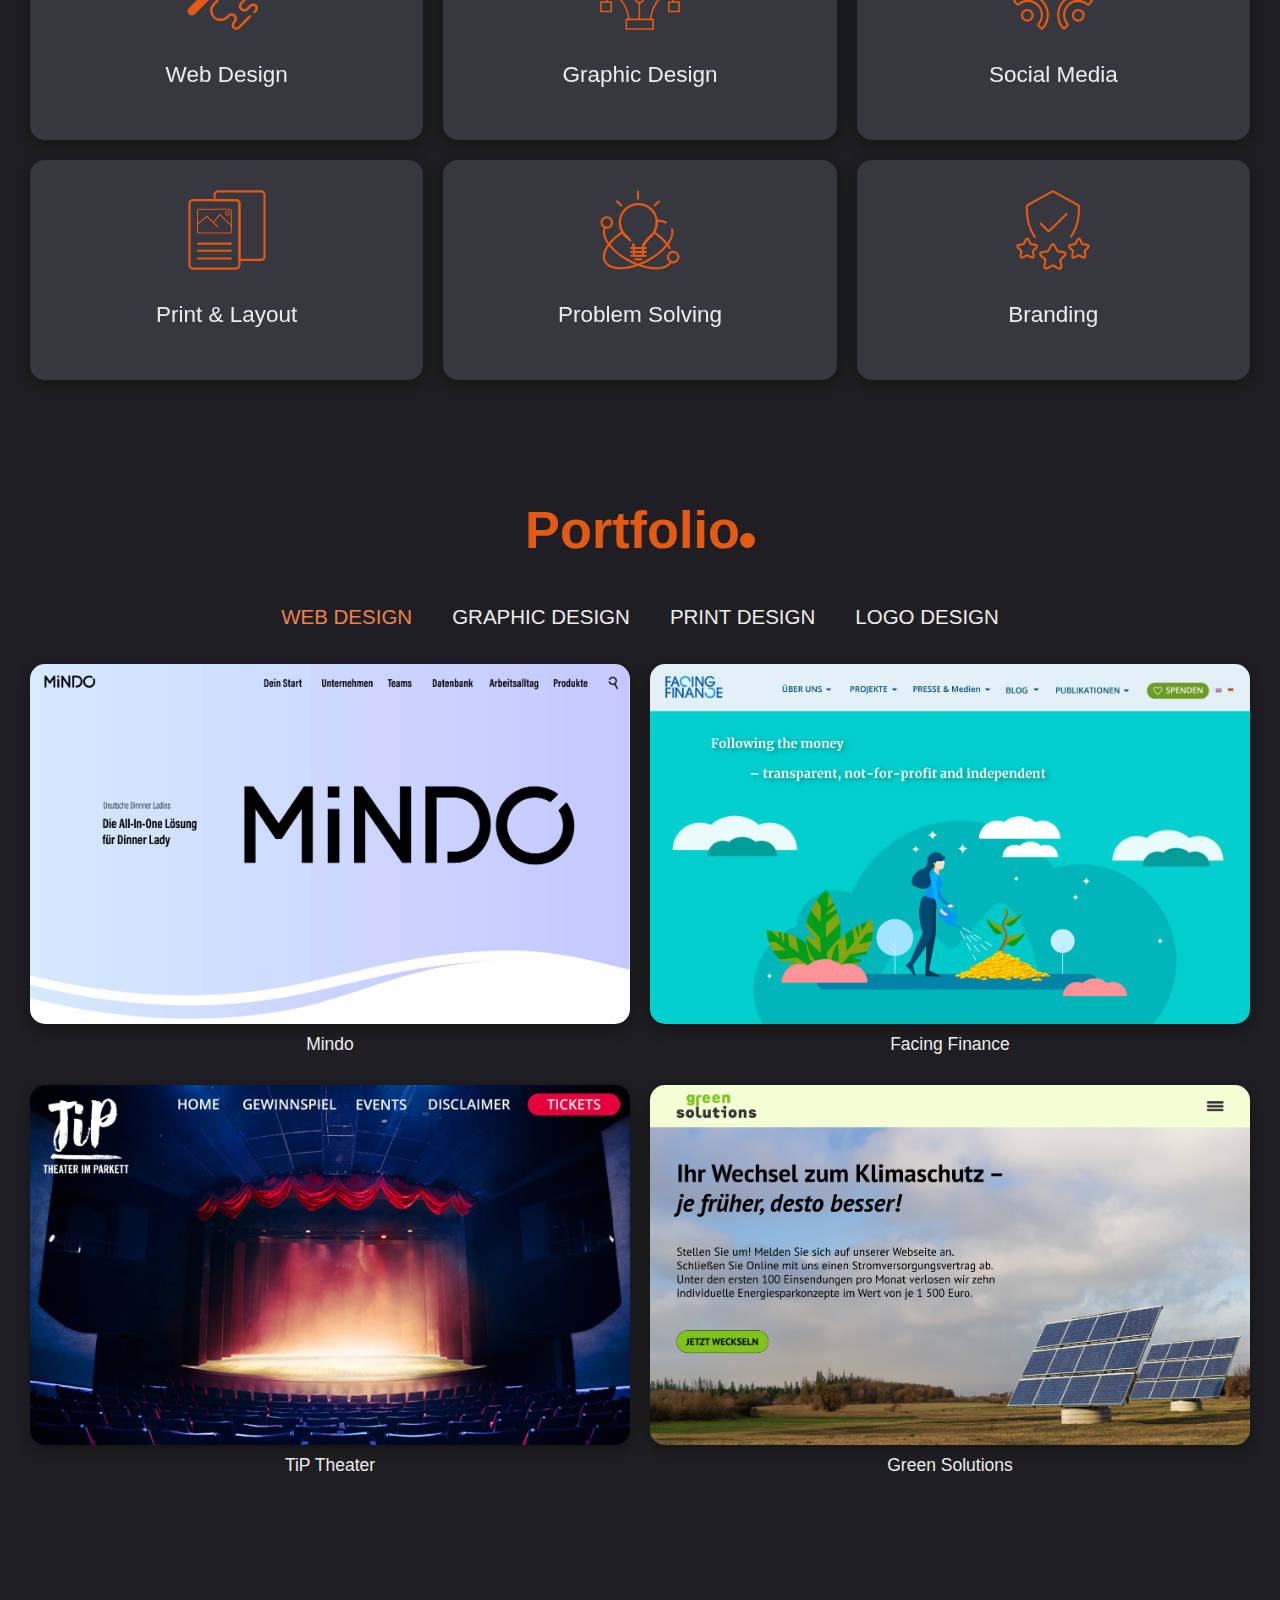
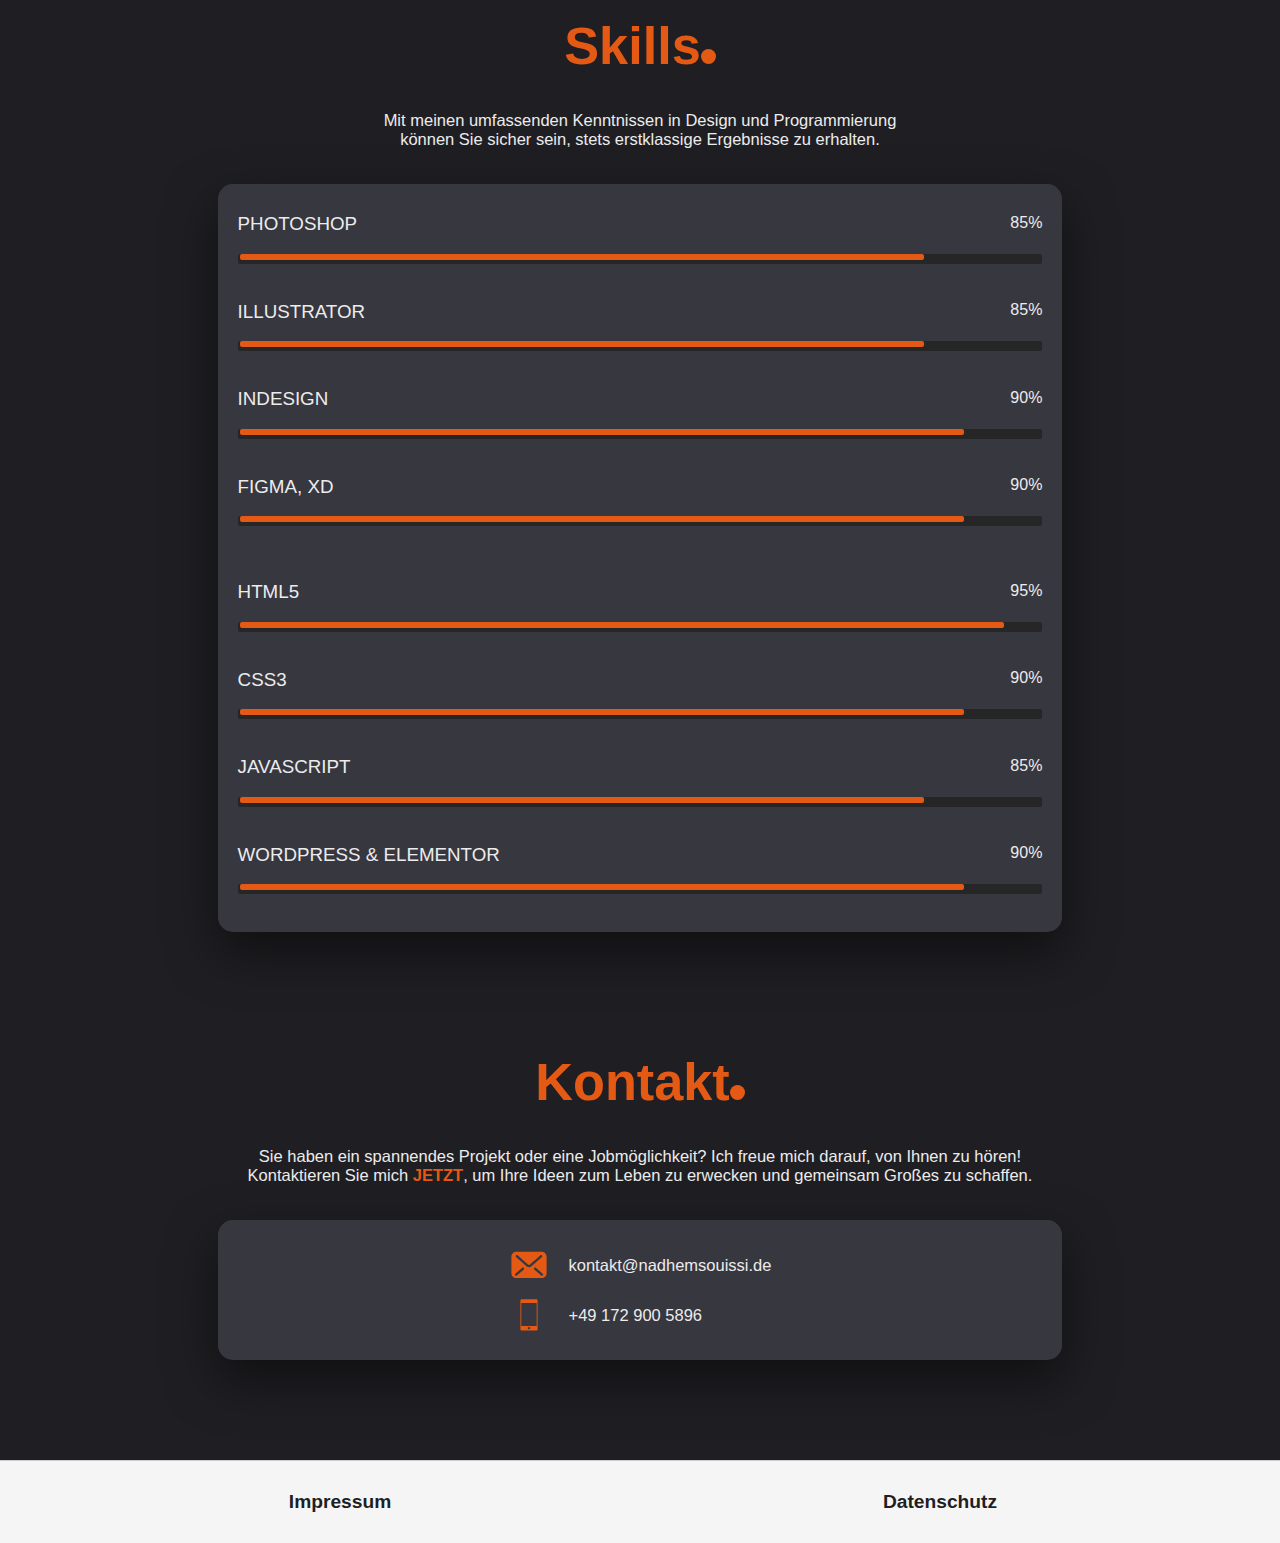
==== commit 41d149b5: "Update index.html" ====
--- a/index.html
+++ b/index.html
@@ -101,7 +101,7 @@
 								<h3>Social Media</h3>
 							</div>
 							<div class="flip-back section">
-								<p>Ich entwickle kreative Social-Media-Strategien, die Ihre Marke stärken und Ihre Zielgruppe gezielt ansprechen. Schauen Sie sich meine erfolgreichen <a href="./#portfolio" onclick="toggleSection('graphic')"">Kampagnen</a> an.</p>
+								<p>Ich entwickle kreative Social-Media-Strategien, die Ihre Marke stärken und Ihre Zielgruppe gezielt ansprechen. Schauen Sie sich meine erfolgreichen <a href="./#portfolio" onclick="toggleSection('graphic')">Kampagnen</a> an.</p>
 							</div>
 						</div>
 					</div>
@@ -113,7 +113,7 @@
 								<h3>Print &amp; Layout</h3>
 							</div>
 							<div class="flip-back section">
-								<p>Von Broschüren bis Visitenkarten – ich gestalte Drucksachen, die Eindruck hinterlassen. Lassen Sie sich von meinen bisherigen <<a href="./#portfolio" onclick="toggleSection('print')">Projekten</a> inspirieren.</p>
+								<p>Von Broschüren bis Visitenkarten, Plakate, Stickern und Postern – ich gestalte Druckprodukte, die Eindruck hinterlassen. Lassen Sie sich von meinen bisherigen <a href="./#portfolio" onclick="toggleSection('print')">Projekten</a> inspirieren.</p>
 							</div>
 						</div>
 					</div>
@@ -151,7 +151,7 @@
 					<div class="folio-container">
 				    <nav>
 						<ul>
-							<li><a href="#webdesign" onclick="toggleSection('web')">WEB DESIGN</a></li>
+							<li><a href="#webdesign" onclick="toggleSection('web')" class="active">WEB DESIGN</a></li>
 							<li><a href="#graphicdesign" onclick="toggleSection('graphic')">GRAPHIC DESIGN</a></li>
 							<li><a href="#printdesign" onclick="toggleSection('print')">PRINT DESIGN</a></li>
 							<li><a href="#logodesign" onclick="toggleSection('logo')">LOGO DESIGN</a></li>
--- a/css/ns_styles.css
+++ b/css/ns_styles.css
@@ -498,6 +498,24 @@
     transform: scale(1.07);
 }
 
+/* Active state styles */
+nav a.active {
+	color: #EC824E;
+   
+    animation: bounce 0.5s infinite alternate;
+}
+
+@keyframes bounce {
+    0% {
+        transform: translateY(0);
+    }
+    100% {
+        transform: translateY(-5px);
+    }
+}
+
+
+
 .fsection {
     overflow: hidden; /* Clearfix */
 }
@@ -661,6 +679,7 @@
 		}
 		.skillbox  h3{
 			font-size: calc(15px + (20 - 15) * ((100vw - 320px) / (1600 - 320)));
+			font-weight:500;
 			text-transform: uppercase;
 			color: #ECECEC;
 		}
@@ -668,7 +687,7 @@
 			float: right;
 			position: relative;
 			top: -40px;
-			font-weight: bold;
+			font-weight:500;
 			color: #ECECEC;
 		}
 		.cover{
